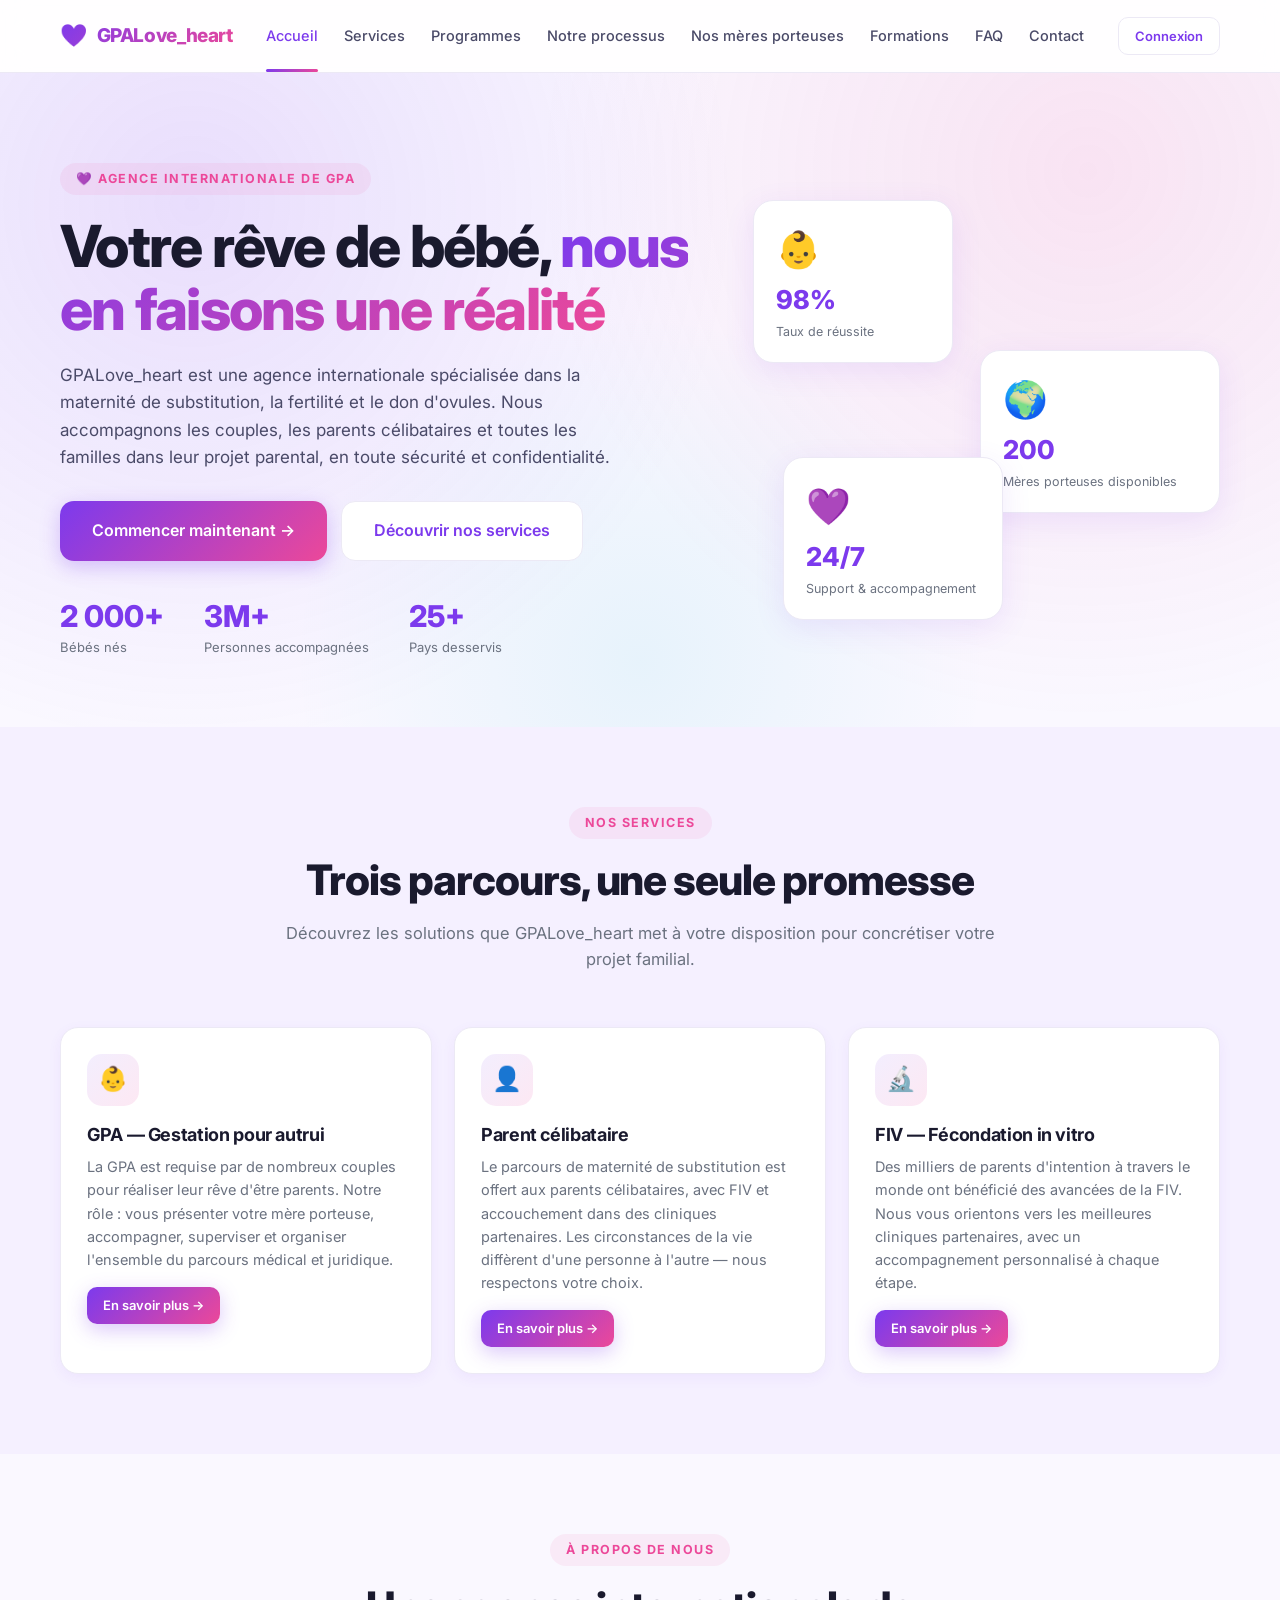
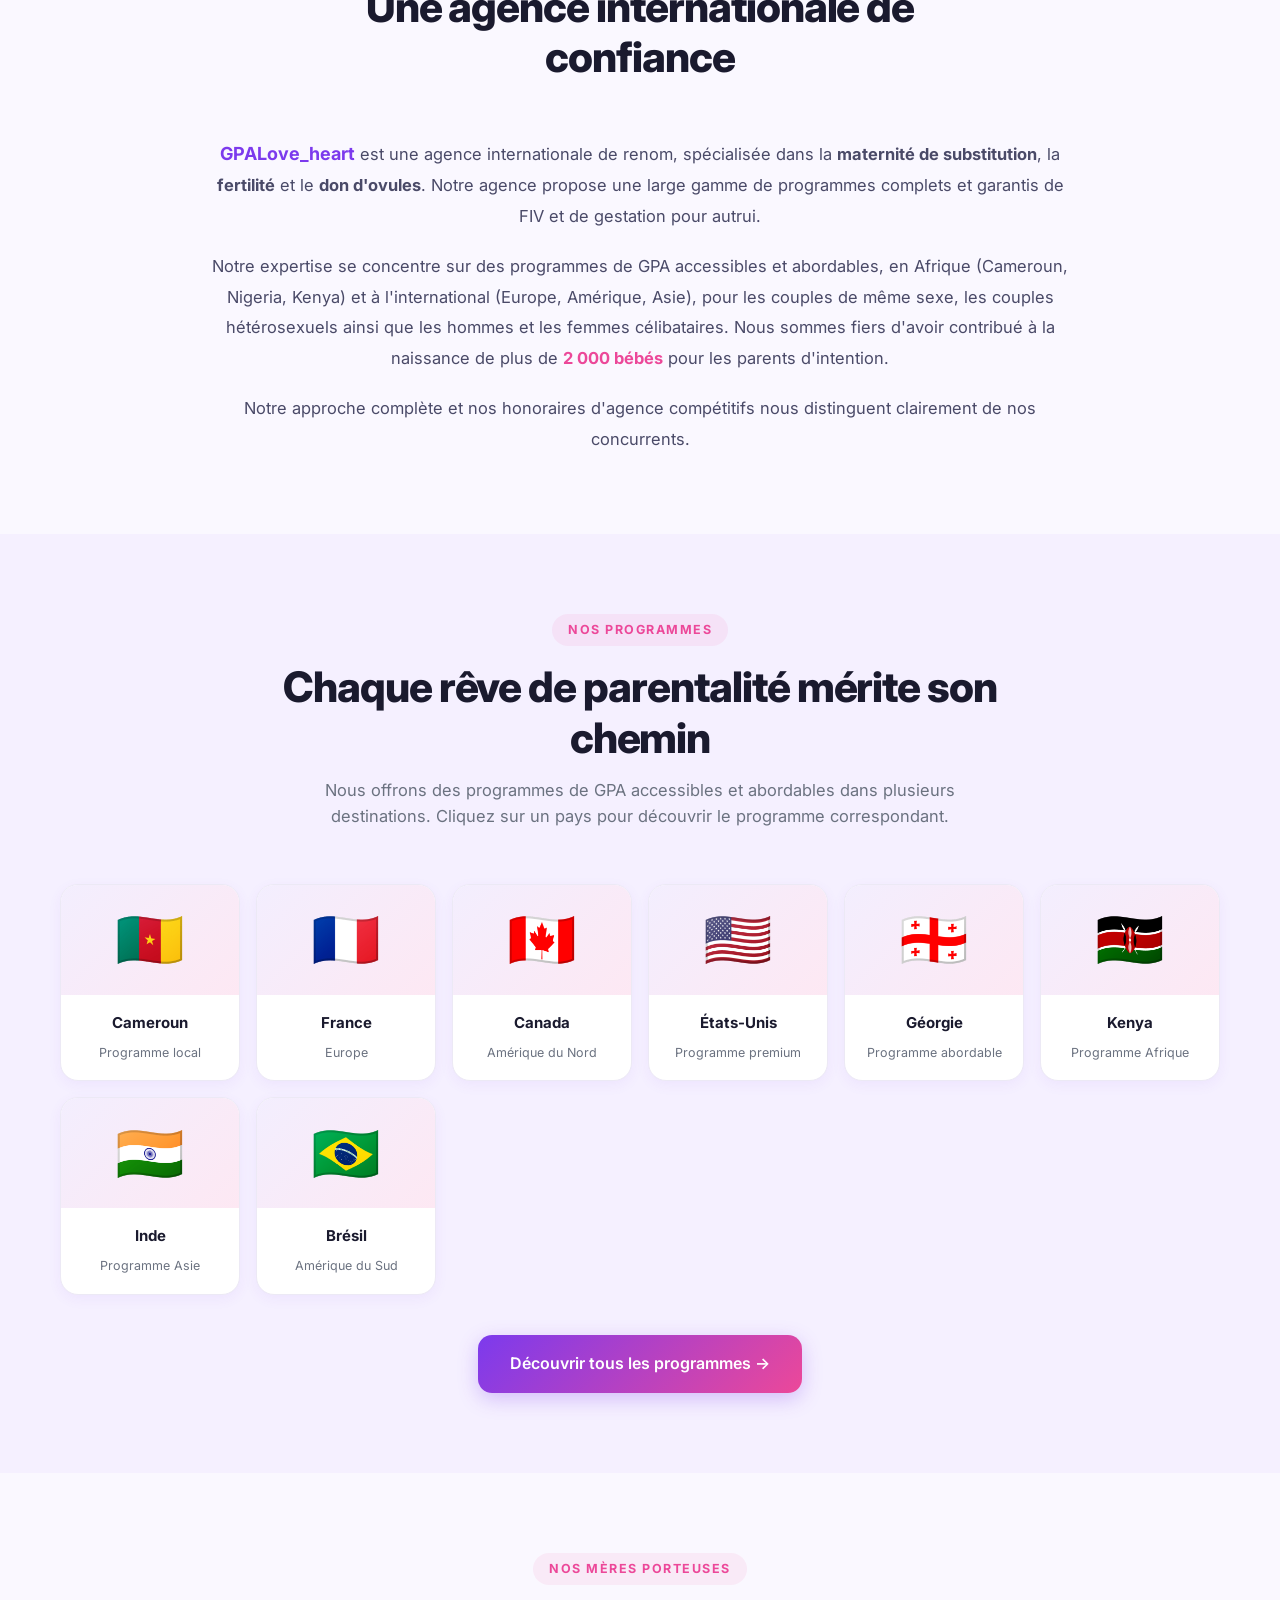
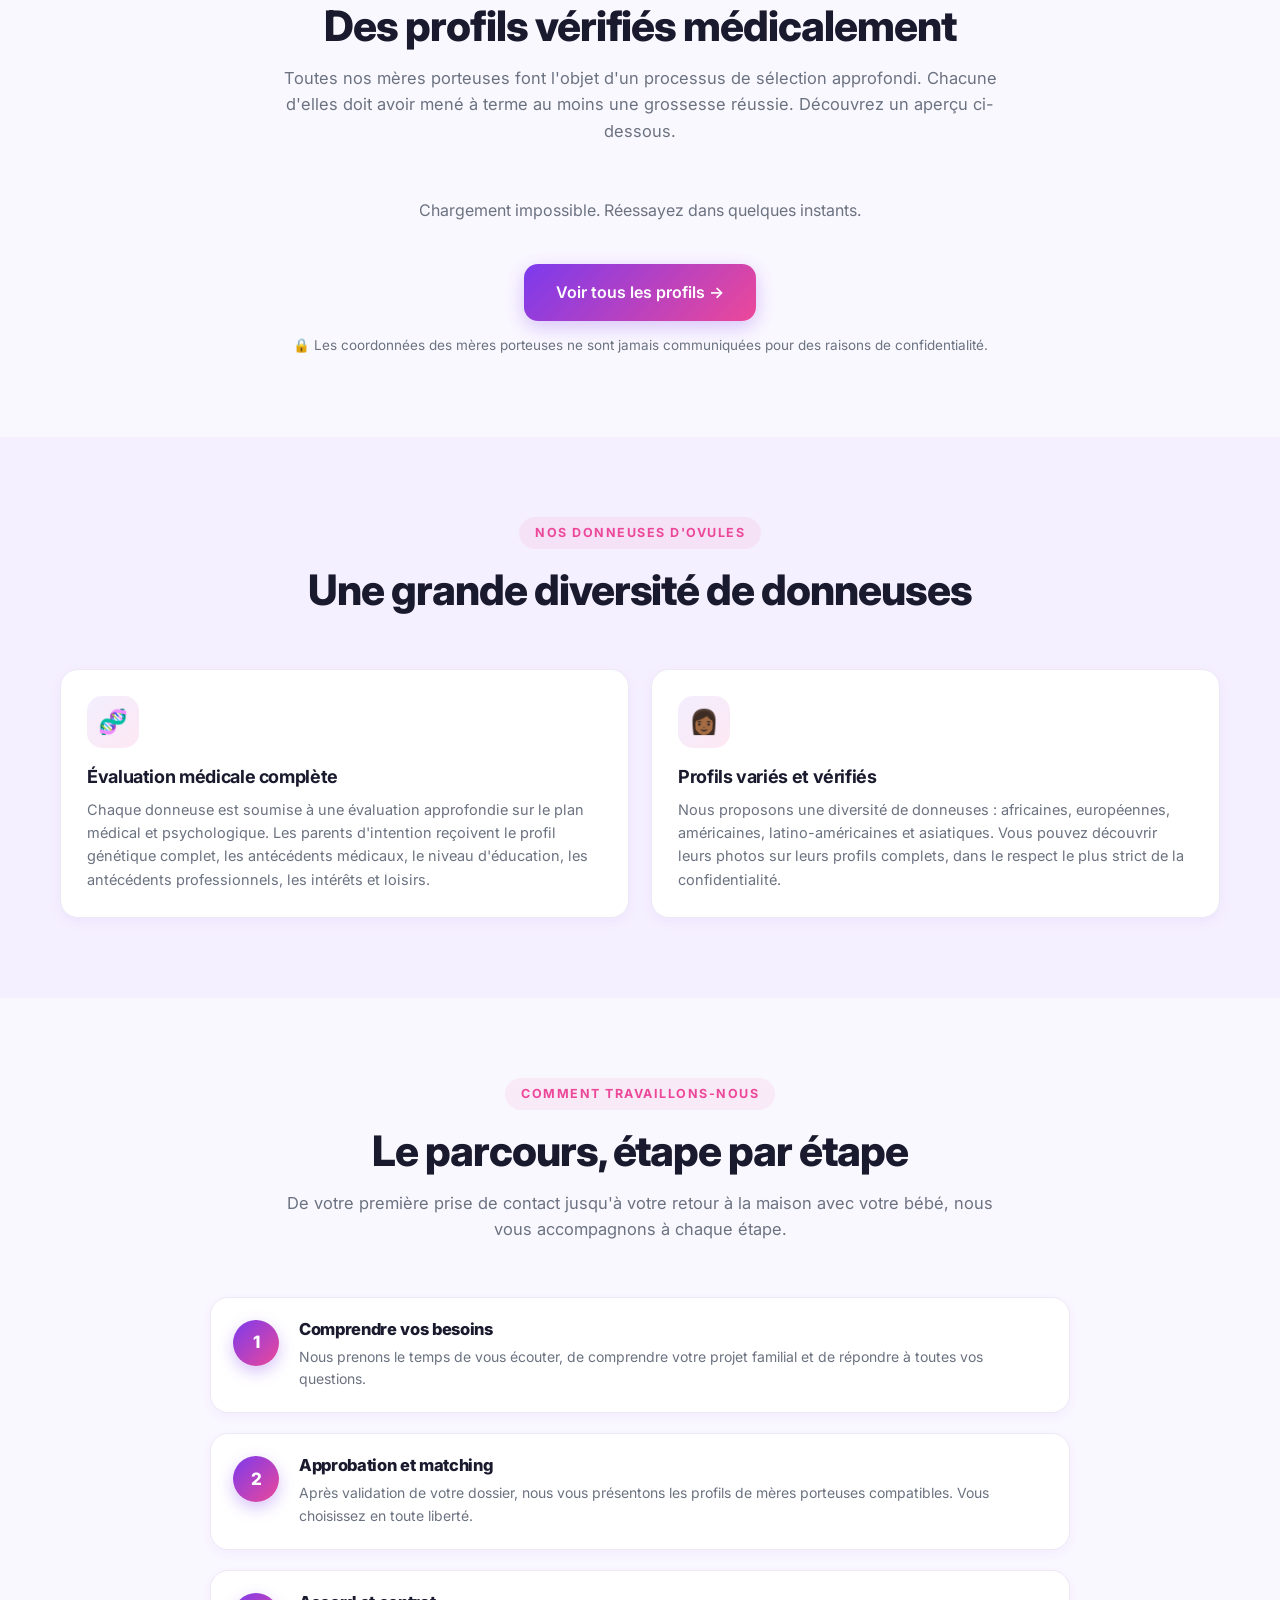
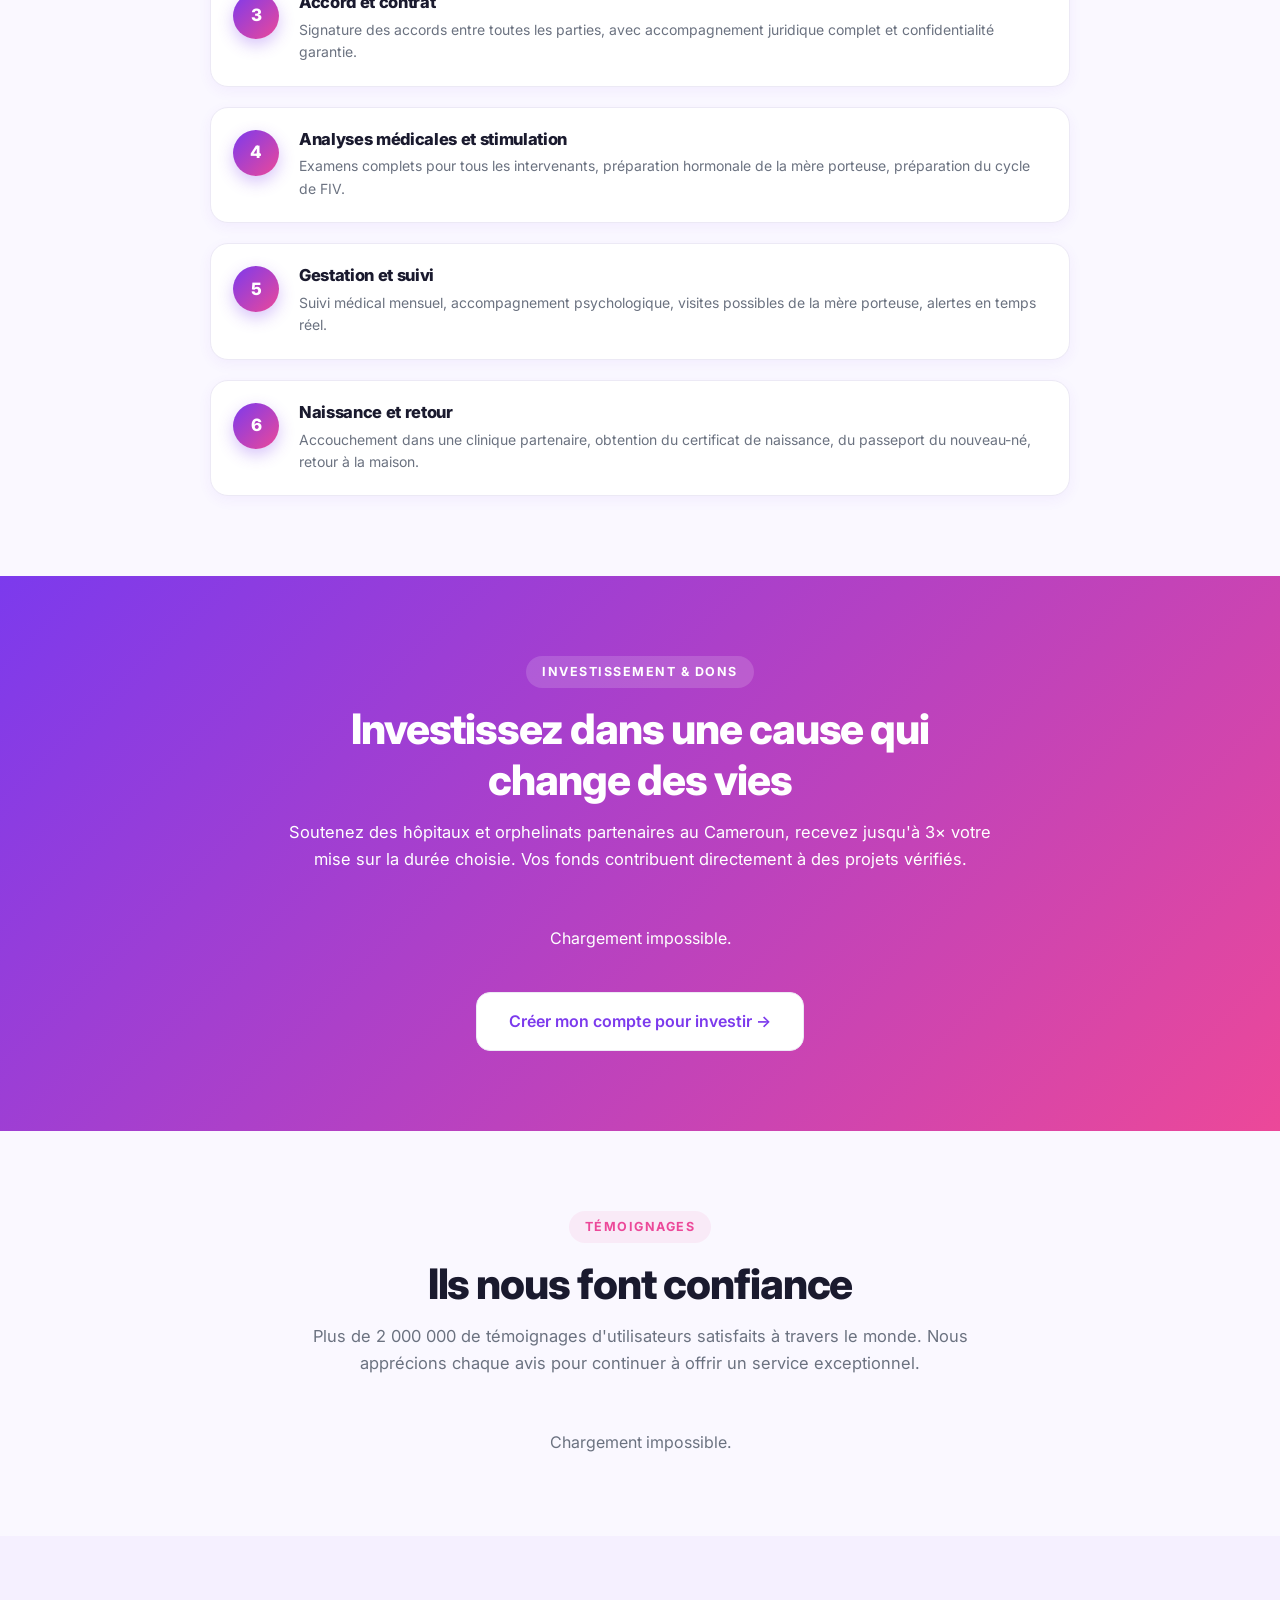
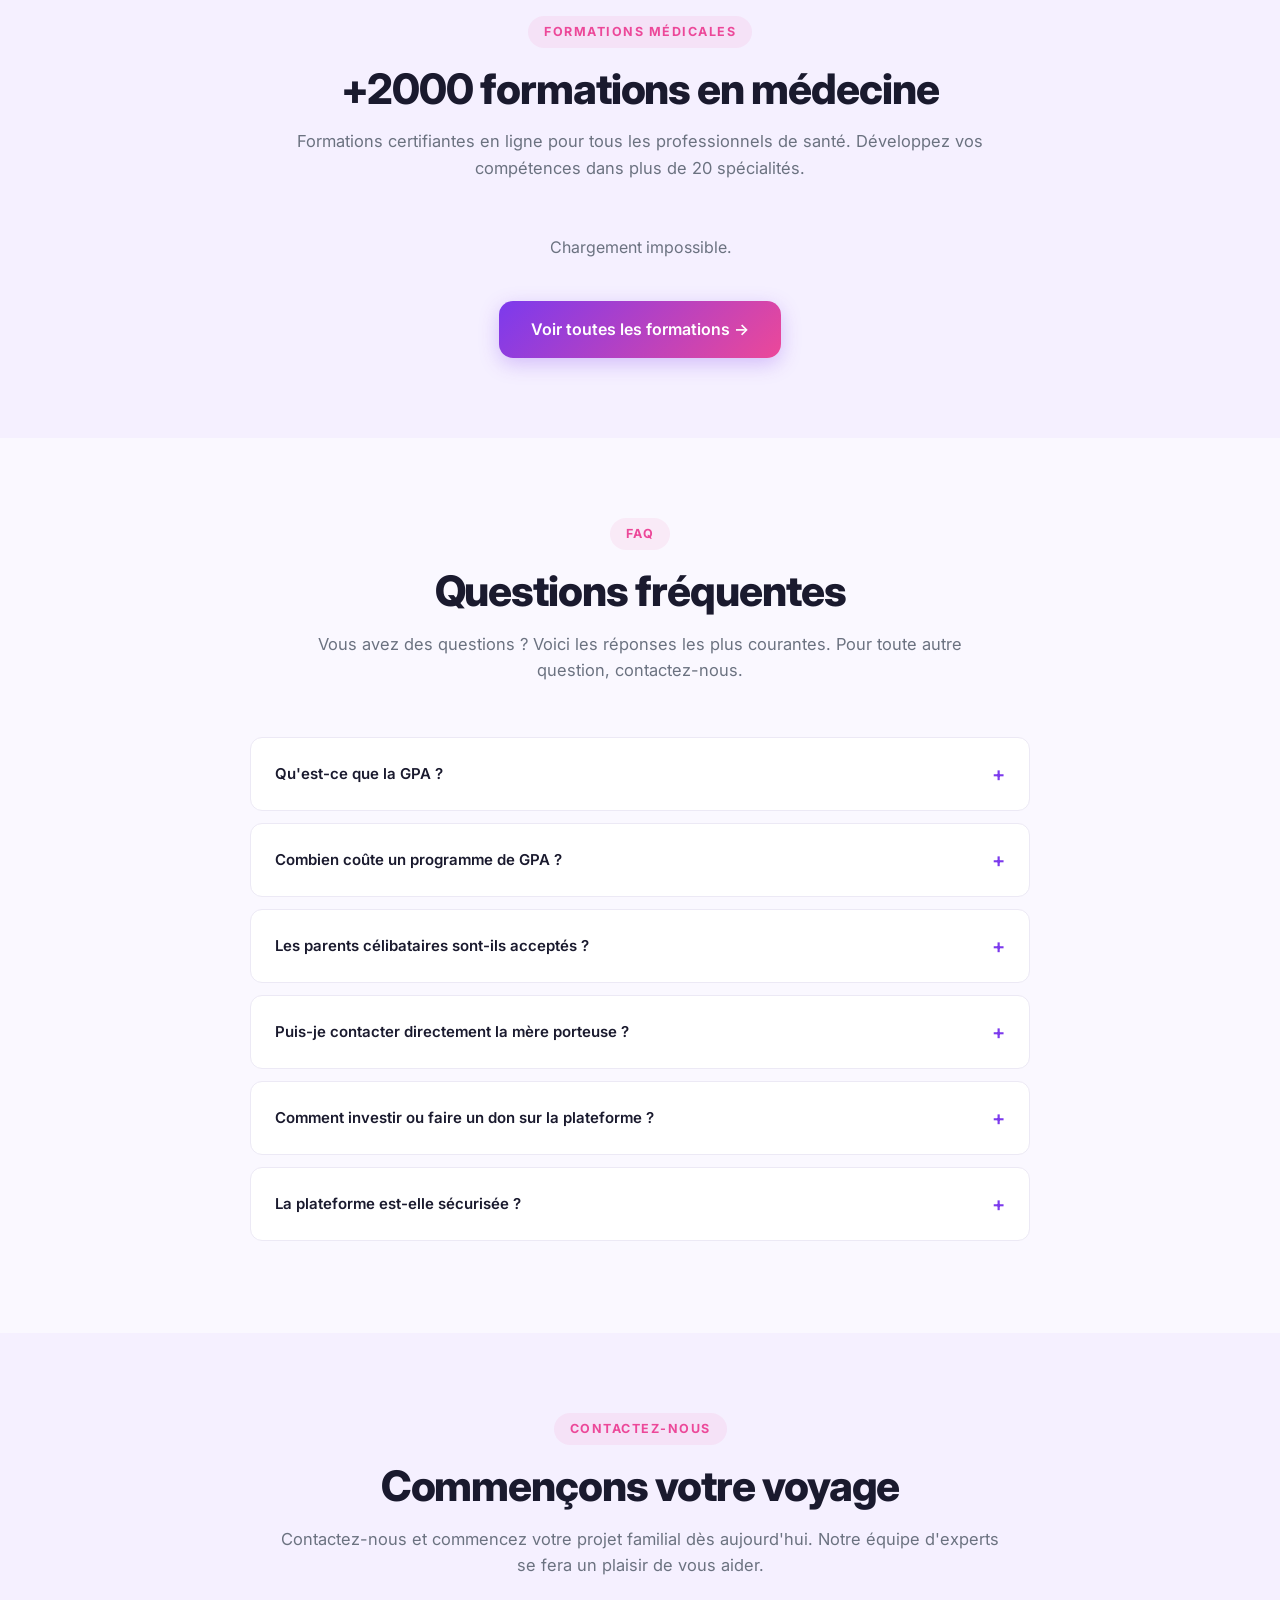
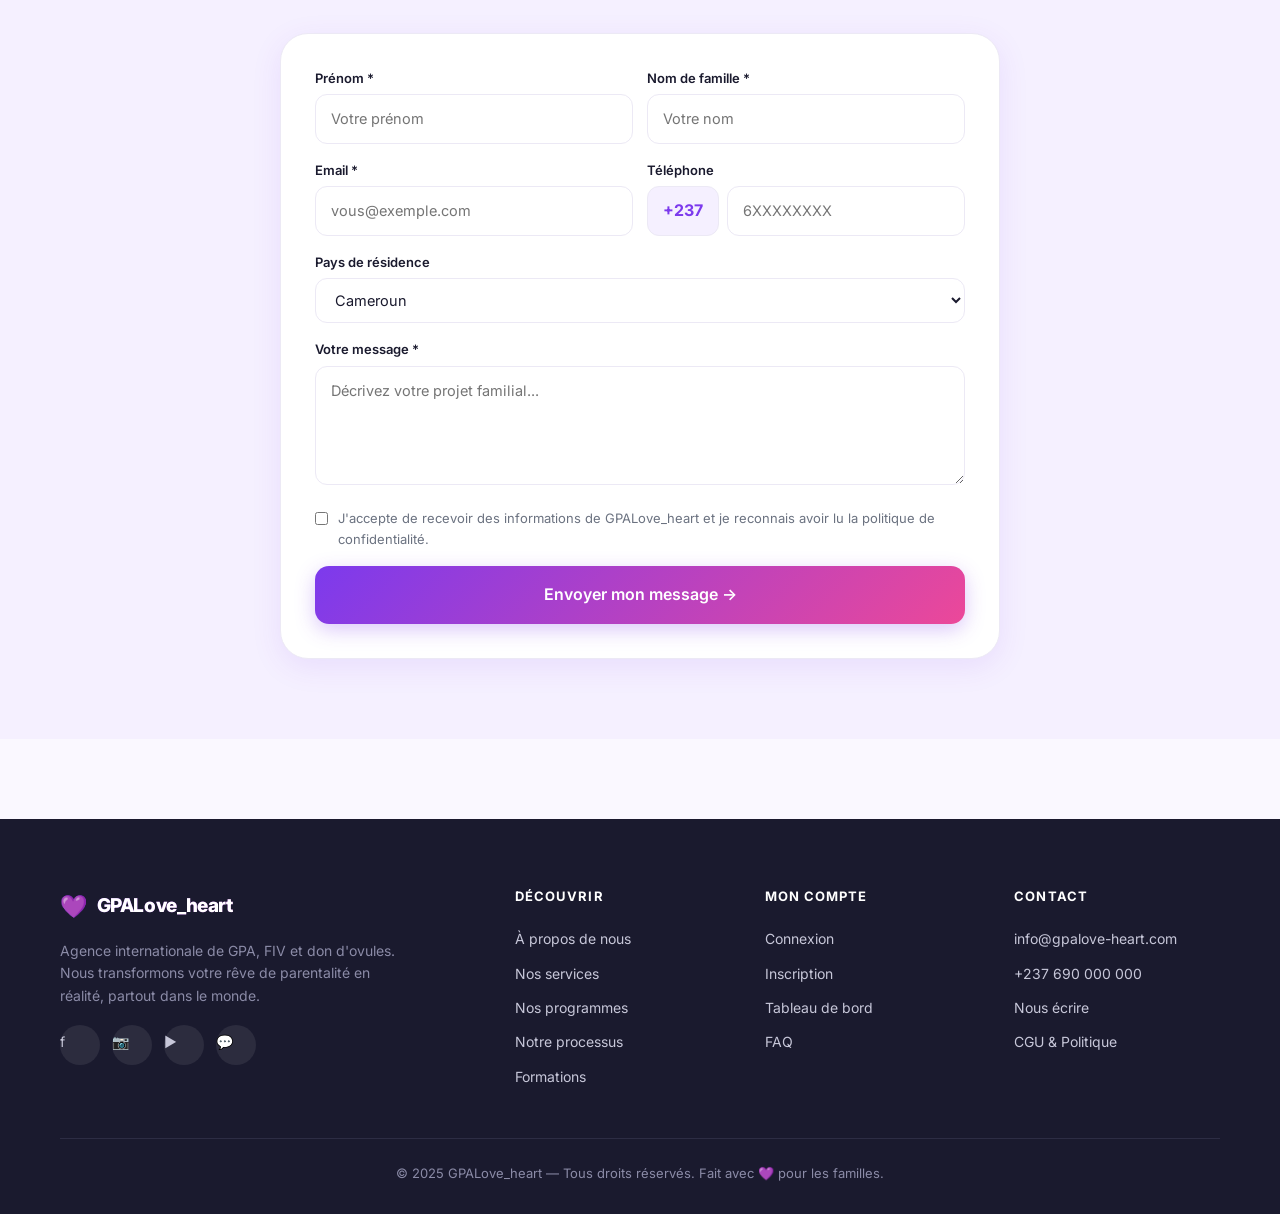
==== index.html @ e413f417 "Add files via upload" ====
<!doctype html>
<html lang="fr">
<head>
<meta charset="utf-8">
<meta name="viewport" content="width=device-width,initial-scale=1">
<title>GPALove_heart — Votre rêve de bébé, nous en faisons une réalité</title>
<meta name="description" content="GPALove_heart — Agence internationale de GPA, FIV et don d'ovules. Trouvez votre mère porteuse en toute sécurité.">
<link rel="icon" href="https://monlogo.png">
<link rel="preconnect" href="https://fonts.googleapis.com">
<link rel="preconnect" href="https://fonts.gstatic.com" crossorigin>
<link href="https://fonts.googleapis.com/css2?family=Inter:wght@400;500;600;700;800;900&display=swap" rel="stylesheet">
<link rel="stylesheet" href="styles.css">
</head>
<body>

<!-- ============================================================
     HEADER
     ============================================================ -->
<header class="site">
  <div class="container nav">
    <a href="index.html" class="logo">
      <span class="heart">💜</span> GPALove_heart
    </a>
    <nav class="nav-links" id="navLinks">
      <a href="index.html" class="active">Accueil</a>
      <a href="#services">Services</a>
      <a href="#programmes">Programmes</a>
      <a href="#processus">Notre processus</a>
      <a href="#meres">Nos mères porteuses</a>
      <a href="formations.html">Formations</a>
      <a href="#faq">FAQ</a>
      <a href="#contact">Contact</a>
    </nav>
    <div style="display:flex;gap:10px;align-items:center">
      <a href="auth.html" class="btn btn-ghost btn-sm" id="btnLogin">Connexion</a>
      <a href="dashboard.html" class="btn btn-primary btn-sm" id="btnDash" style="display:none">Mon espace</a>
    </div>
    <button class="menu-toggle" onclick="document.getElementById('navLinks').classList.toggle('mobile-open')">☰</button>
  </div>
</header>

<!-- ============================================================
     HERO — style Angels Friend
     ============================================================ -->
<section class="hero">
  <div class="container hero-grid">
    <div>
      <div class="eyebrow" style="display:inline-block;font-size:12.5px;font-weight:700;letter-spacing:.12em;text-transform:uppercase;color:var(--secondary);background:rgba(236,72,153,.08);padding:6px 16px;border-radius:30px;margin-bottom:20px">
        💜 Agence internationale de GPA
      </div>
      <h1>Votre rêve de bébé, <span>nous en faisons une réalité</span></h1>
      <p>GPALove_heart est une agence internationale spécialisée dans la maternité de substitution, la fertilité et le don d'ovules. Nous accompagnons les couples, les parents célibataires et toutes les familles dans leur projet parental, en toute sécurité et confidentialité.</p>
      <div class="hero-cta">
        <a href="auth.html#signup" class="btn btn-primary btn-lg">Commencer maintenant →</a>
        <a href="#services" class="btn btn-ghost btn-lg">Découvrir nos services</a>
      </div>
      <div class="hero-stats">
        <div class="stat"><b>2 000+</b><span>Bébés nés</span></div>
        <div class="stat"><b>3M+</b><span>Personnes accompagnées</span></div>
        <div class="stat"><b>25+</b><span>Pays desservis</span></div>
      </div>
    </div>
    <div class="hero-visual">
      <div class="card-float cf1">
        <div style="font-size:36px">👶</div>
        <div class="stat-mini">98%</div>
        <div class="stat-label">Taux de réussite</div>
      </div>
      <div class="card-float cf2">
        <div style="font-size:36px">🌍</div>
        <div class="stat-mini">200</div>
        <div class="stat-label">Mères porteuses disponibles</div>
      </div>
      <div class="card-float cf3">
        <div style="font-size:36px">💜</div>
        <div class="stat-mini">24/7</div>
        <div class="stat-label">Support & accompagnement</div>
      </div>
    </div>
  </div>
</section>

<!-- ============================================================
     SERVICES — 3 cartes style Angels Friend (GPA / Parent célibataire / FIV)
     ============================================================ -->
<section id="services" class="bg-alt">
  <div class="container">
    <div class="section-title reveal">
      <div class="eyebrow">Nos services</div>
      <h2>Trois parcours, une seule promesse</h2>
      <p>Découvrez les solutions que GPALove_heart met à votre disposition pour concrétiser votre projet familial.</p>
    </div>
    <div class="grid grid-3">
      <div class="card reveal">
        <div class="icon-box">👶</div>
        <h3>GPA — Gestation pour autrui</h3>
        <p>La GPA est requise par de nombreux couples pour réaliser leur rêve d'être parents. Notre rôle : vous présenter votre mère porteuse, accompagner, superviser et organiser l'ensemble du parcours médical et juridique.</p>
        <a href="#programmes" class="btn btn-primary btn-sm" style="margin-top:16px">En savoir plus →</a>
      </div>
      <div class="card reveal">
        <div class="icon-box">👤</div>
        <h3>Parent célibataire</h3>
        <p>Le parcours de maternité de substitution est offert aux parents célibataires, avec FIV et accouchement dans des cliniques partenaires. Les circonstances de la vie diffèrent d'une personne à l'autre — nous respectons votre choix.</p>
        <a href="#processus" class="btn btn-primary btn-sm" style="margin-top:16px">En savoir plus →</a>
      </div>
      <div class="card reveal">
        <div class="icon-box">🔬</div>
        <h3>FIV — Fécondation in vitro</h3>
        <p>Des milliers de parents d'intention à travers le monde ont bénéficié des avancées de la FIV. Nous vous orientons vers les meilleures cliniques partenaires, avec un accompagnement personnalisé à chaque étape.</p>
        <a href="auth.html#signup" class="btn btn-primary btn-sm" style="margin-top:16px">En savoir plus →</a>
      </div>
    </div>
  </div>
</section>

<!-- ============================================================
     À PROPOS — style Tammuz
     ============================================================ -->
<section id="apropos">
  <div class="container" style="max-width:900px">
    <div class="section-title reveal">
      <div class="eyebrow">À propos de nous</div>
      <h2>Une agence internationale de confiance</h2>
    </div>
    <div class="reveal" style="color:var(--text-soft);font-size:16.5px;line-height:1.85;text-align:center">
      <p><b style="color:var(--primary);font-size:18px">GPALove_heart</b> est une agence internationale de renom, spécialisée dans la <b>maternité de substitution</b>, la <b>fertilité</b> et le <b>don d'ovules</b>. Notre agence propose une large gamme de programmes complets et garantis de FIV et de gestation pour autrui.</p>
      <p style="margin-top:20px">Notre expertise se concentre sur des programmes de GPA accessibles et abordables, en Afrique (Cameroun, Nigeria, Kenya) et à l'international (Europe, Amérique, Asie), pour les couples de même sexe, les couples hétérosexuels ainsi que les hommes et les femmes célibataires. Nous sommes fiers d'avoir contribué à la naissance de plus de <b style="color:var(--secondary)">2 000 bébés</b> pour les parents d'intention.</p>
      <p style="margin-top:20px">Notre approche complète et nos honoraires d'agence compétitifs nous distinguent clairement de nos concurrents.</p>
    </div>
  </div>
</section>

<!-- ============================================================
     PROGRAMMES PAR PAYS — style Tammuz
     ============================================================ -->
<section id="programmes" class="bg-alt">
  <div class="container">
    <div class="section-title reveal">
      <div class="eyebrow">Nos programmes</div>
      <h2>Chaque rêve de parentalité mérite son chemin</h2>
      <p>Nous offrons des programmes de GPA accessibles et abordables dans plusieurs destinations. Cliquez sur un pays pour découvrir le programme correspondant.</p>
    </div>
    <div class="programmes-grid reveal">
      <div class="pays-card">
        <div class="flag">🇨🇲</div>
        <div class="body"><b>Cameroun</b><span>Programme local</span></div>
      </div>
      <div class="pays-card">
        <div class="flag">🇫🇷</div>
        <div class="body"><b>France</b><span>Europe</span></div>
      </div>
      <div class="pays-card">
        <div class="flag">🇨🇦</div>
        <div class="body"><b>Canada</b><span>Amérique du Nord</span></div>
      </div>
      <div class="pays-card">
        <div class="flag">🇺🇸</div>
        <div class="body"><b>États-Unis</b><span>Programme premium</span></div>
      </div>
      <div class="pays-card">
        <div class="flag">🇬🇪</div>
        <div class="body"><b>Géorgie</b><span>Programme abordable</span></div>
      </div>
      <div class="pays-card">
        <div class="flag">🇰🇪</div>
        <div class="body"><b>Kenya</b><span>Programme Afrique</span></div>
      </div>
      <div class="pays-card">
        <div class="flag">🇮🇳</div>
        <div class="body"><b>Inde</b><span>Programme Asie</span></div>
      </div>
      <div class="pays-card">
        <div class="flag">🇧🇷</div>
        <div class="body"><b>Brésil</b><span>Amérique du Sud</span></div>
      </div>
    </div>
    <div style="text-align:center;margin-top:40px">
      <a href="auth.html#signup" class="btn btn-primary btn-lg">Découvrir tous les programmes →</a>
    </div>
  </div>
</section>

<!-- ============================================================
     NOS MÈRES PORTEUSES — aperçu
     ============================================================ -->
<section id="meres">
  <div class="container">
    <div class="section-title reveal">
      <div class="eyebrow">Nos mères porteuses</div>
      <h2>Des profils vérifiés médicalement</h2>
      <p>Toutes nos mères porteuses font l'objet d'un processus de sélection approfondi. Chacune d'elles doit avoir mené à terme au moins une grossesse réussie. Découvrez un aperçu ci-dessous.</p>
    </div>
    <div class="list-grid reveal" id="surrogatesPreview">
      <div class="loader"></div>
    </div>
    <div style="text-align:center;margin-top:40px">
      <a href="auth.html#signup" class="btn btn-primary btn-lg">Voir tous les profils →</a>
      <p style="margin-top:14px;color:var(--muted);font-size:13.5px">🔒 Les coordonnées des mères porteuses ne sont jamais communiquées pour des raisons de confidentialité.</p>
    </div>
  </div>
</section>

<!-- ============================================================
     DONNEUSES D'OVULES — style Tammuz
     ============================================================ -->
<section class="bg-alt">
  <div class="container">
    <div class="section-title reveal">
      <div class="eyebrow">Nos donneuses d'ovules</div>
      <h2>Une grande diversité de donneuses</h2>
    </div>
    <div class="grid grid-2 reveal">
      <div class="card">
        <div class="icon-box">🧬</div>
        <h3>Évaluation médicale complète</h3>
        <p>Chaque donneuse est soumise à une évaluation approfondie sur le plan médical et psychologique. Les parents d'intention reçoivent le profil génétique complet, les antécédents médicaux, le niveau d'éducation, les antécédents professionnels, les intérêts et loisirs.</p>
      </div>
      <div class="card">
        <div class="icon-box">👩🏾</div>
        <h3>Profils variés et vérifiés</h3>
        <p>Nous proposons une diversité de donneuses : africaines, européennes, américaines, latino-américaines et asiatiques. Vous pouvez découvrir leurs photos sur leurs profils complets, dans le respect le plus strict de la confidentialité.</p>
      </div>
    </div>
  </div>
</section>

<!-- ============================================================
     NOTRE PROCESSUS — style Angels Friend (étapes numérotées)
     ============================================================ -->
<section id="processus">
  <div class="container" style="max-width:900px">
    <div class="section-title reveal">
      <div class="eyebrow">Comment travaillons-nous</div>
      <h2>Le parcours, étape par étape</h2>
      <p>De votre première prise de contact jusqu'à votre retour à la maison avec votre bébé, nous vous accompagnons à chaque étape.</p>
    </div>
    <div class="parcours reveal">
      <div class="etape">
        <div class="num">1</div>
        <div><h4>Comprendre vos besoins</h4><p>Nous prenons le temps de vous écouter, de comprendre votre projet familial et de répondre à toutes vos questions.</p></div>
      </div>
      <div class="etape">
        <div class="num">2</div>
        <div><h4>Approbation et matching</h4><p>Après validation de votre dossier, nous vous présentons les profils de mères porteuses compatibles. Vous choisissez en toute liberté.</p></div>
      </div>
      <div class="etape">
        <div class="num">3</div>
        <div><h4>Accord et contrat</h4><p>Signature des accords entre toutes les parties, avec accompagnement juridique complet et confidentialité garantie.</p></div>
      </div>
      <div class="etape">
        <div class="num">4</div>
        <div><h4>Analyses médicales et stimulation</h4><p>Examens complets pour tous les intervenants, préparation hormonale de la mère porteuse, préparation du cycle de FIV.</p></div>
      </div>
      <div class="etape">
        <div class="num">5</div>
        <div><h4>Gestation et suivi</h4><p>Suivi médical mensuel, accompagnement psychologique, visites possibles de la mère porteuse, alertes en temps réel.</p></div>
      </div>
      <div class="etape">
        <div class="num">6</div>
        <div><h4>Naissance et retour</h4><p>Accouchement dans une clinique partenaire, obtention du certificat de naissance, du passeport du nouveau-né, retour à la maison.</p></div>
      </div>
    </div>
  </div>
</section>

<!-- ============================================================
     INVESTISSEMENT & DONS (aperçu — accès depuis le dashboard)
     ============================================================ -->
<section class="bg-gradient">
  <div class="container">
    <div class="section-title reveal">
      <div class="eyebrow" style="background:rgba(255,255,255,.15);color:#fff">Investissement & Dons</div>
      <h2>Investissez dans une cause qui change des vies</h2>
      <p>Soutenez des hôpitaux et orphelinats partenaires au Cameroun, recevez jusqu'à 3× votre mise sur la durée choisie. Vos fonds contribuent directement à des projets vérifiés.</p>
    </div>
    <div class="grid grid-3" id="campaignsPreview">
      <div class="loader" style="border-color:rgba(255,255,255,.3);border-top-color:#fff"></div>
    </div>
    <div style="text-align:center;margin-top:40px">
      <a href="auth.html#signup" class="btn btn-ghost btn-lg" style="background:#fff;color:var(--primary)">Créer mon compte pour investir →</a>
    </div>
  </div>
</section>

<!-- ============================================================
     TÉMOIGNAGES — style Angels Friend
     ============================================================ -->
<section>
  <div class="container">
    <div class="section-title reveal">
      <div class="eyebrow">Témoignages</div>
      <h2>Ils nous font confiance</h2>
      <p>Plus de 2 000 000 de témoignages d'utilisateurs satisfaits à travers le monde. Nous apprécions chaque avis pour continuer à offrir un service exceptionnel.</p>
    </div>
    <div class="grid grid-3" id="testimonialsPreview">
      <div class="loader"></div>
    </div>
  </div>
</section>

<!-- ============================================================
     FORMATIONS (aperçu)
     ============================================================ -->
<section class="bg-alt">
  <div class="container">
    <div class="section-title reveal">
      <div class="eyebrow">Formations médicales</div>
      <h2>+2000 formations en médecine</h2>
      <p>Formations certifiantes en ligne pour tous les professionnels de santé. Développez vos compétences dans plus de 20 spécialités.</p>
    </div>
    <div class="grid grid-3" id="formationsPreview">
      <div class="loader"></div>
    </div>
    <div style="text-align:center;margin-top:40px">
      <a href="formations.html" class="btn btn-primary btn-lg">Voir toutes les formations →</a>
    </div>
  </div>
</section>

<!-- ============================================================
     FAQ — accordéon
     ============================================================ -->
<section id="faq">
  <div class="container" style="max-width:820px">
    <div class="section-title reveal">
      <div class="eyebrow">FAQ</div>
      <h2>Questions fréquentes</h2>
      <p>Vous avez des questions ? Voici les réponses les plus courantes. Pour toute autre question, contactez-nous.</p>
    </div>
    <div class="reveal">
      <div class="faq-item" onclick="toggleFaq(this)">
        <div class="faq-q">Qu'est-ce que la GPA ?<span class="icon">+</span></div>
        <div class="faq-a">La Gestation Pour Autrui (GPA) est un processus dans lequel une femme (la mère porteuse) porte un enfant pour un couple ou une personne (les parents d'intention). L'embryon est conçu par FIV à partir des gamètes des parents d'intention ou de donneurs.</div>
      </div>
      <div class="faq-item" onclick="toggleFaq(this)">
        <div class="faq-q">Combien coûte un programme de GPA ?<span class="icon">+</span></div>
        <div class="faq-a">Le coût varie selon le pays choisi et le programme. Nous proposons des formules accessibles et abordables avec des honoraires d'agence compétitifs. Contactez-nous pour recevoir un devis personnalisé adapté à votre situation.</div>
      </div>
      <div class="faq-item" onclick="toggleFaq(this)">
        <div class="faq-q">Les parents célibataires sont-ils acceptés ?<span class="icon">+</span></div>
        <div class="faq-a">Oui, absolument. Nous accompagnons les couples hétérosexuels, les couples de même sexe, les hommes célibataires et les femmes célibataires. Chaque projet familial est unique et mérite le même respect.</div>
      </div>
      <div class="faq-item" onclick="toggleFaq(this)">
        <div class="faq-q">Puis-je contacter directement la mère porteuse ?<span class="icon">+</span></div>
        <div class="faq-a">Pour des raisons de confidentialité et de sécurité, les coordonnées directes des mères porteuses ne sont jamais communiquées. Vous consultez son dossier médical complet via notre plateforme et votre agent se charge du contact.</div>
      </div>
      <div class="faq-item" onclick="toggleFaq(this)">
        <div class="faq-q">Comment investir ou faire un don sur la plateforme ?<span class="icon">+</span></div>
        <div class="faq-a">Créez un compte gratuit, rechargez votre solde (minimum 0,5 π = 3 000 XAF), puis choisissez une campagne vérifiée (jour, semaine, mois, année). Vous recevez jusqu'à 3× votre mise selon les conditions de la campagne.</div>
      </div>
      <div class="faq-item" onclick="toggleFaq(this)">
        <div class="faq-q">La plateforme est-elle sécurisée ?<span class="icon">+</span></div>
        <div class="faq-a">Oui. Nous utilisons des protocoles HTTPS, le chiffrement bcrypt pour les mots de passe, des jetons JWT pour les sessions, et une vérification automatique des transactions auprès du prestataire de paiement. Toute tentative de fraude entraîne une suspension de 24h.</div>
      </div>
    </div>
  </div>
</section>

<!-- ============================================================
     CONTACT — formulaire style Tammuz
     ============================================================ -->
<section id="contact" class="bg-alt">
  <div class="container" style="max-width:760px">
    <div class="section-title reveal">
      <div class="eyebrow">Contactez-nous</div>
      <h2>Commençons votre voyage</h2>
      <p>Contactez-nous et commencez votre projet familial dès aujourd'hui. Notre équipe d'experts se fera un plaisir de vous aider.</p>
    </div>
    <form class="contact-form reveal" onsubmit="submitContact(event)">
      <div class="row">
        <div class="field">
          <label>Prénom *</label>
          <input type="text" id="cFirst" required placeholder="Votre prénom">
        </div>
        <div class="field">
          <label>Nom de famille *</label>
          <input type="text" id="cLast" required placeholder="Votre nom">
        </div>
      </div>
      <div class="row">
        <div class="field">
          <label>Email *</label>
          <input type="email" id="cEmail" required placeholder="vous@exemple.com">
        </div>
        <div class="field">
          <label>Téléphone</label>
          <div class="phone-group">
            <span class="prefix">+237</span>
            <input type="tel" id="cPhone" maxlength="9" placeholder="6XXXXXXXX">
          </div>
        </div>
      </div>
      <div class="field">
        <label>Pays de résidence</label>
        <select id="cCountry">
          <option value="Cameroun">Cameroun</option>
          <option value="France">France</option>
          <option value="Belgique">Belgique</option>
          <option value="Canada">Canada</option>
          <option value="États-Unis">États-Unis</option>
          <option value="Nigeria">Nigeria</option>
          <option value="Ghana">Ghana</option>
          <option value="Kenya">Kenya</option>
          <option value="Autre">Autre</option>
        </select>
      </div>
      <div class="field">
        <label>Votre message *</label>
        <textarea id="cMessage" rows="4" required placeholder="Décrivez votre projet familial..."></textarea>
      </div>
      <label style="display:flex;gap:10px;font-size:13px;color:var(--muted);align-items:flex-start;margin-bottom:16px">
        <input type="checkbox" style="width:auto;margin-top:4px" required>
        J'accepte de recevoir des informations de GPALove_heart et je reconnais avoir lu la politique de confidentialité.
      </label>
      <button type="submit" class="btn btn-primary btn-block btn-lg">Envoyer mon message →</button>
    </form>
  </div>
</section>

<!-- ============================================================
     FOOTER — style Tammuz
     ============================================================ -->
<footer class="site">
  <div class="container">
    <div class="footer-grid">
      <div>
        <div class="logo" style="color:#fff"><span class="heart">💜</span> GPALove_heart</div>
        <p>Agence internationale de GPA, FIV et don d'ovules. Nous transformons votre rêve de parentalité en réalité, partout dans le monde.</p>
        <div class="footer-socials">
          <a href="#" title="Facebook">f</a>
          <a href="#" title="Instagram">📷</a>
          <a href="#" title="YouTube">▶</a>
          <a href="#" title="WhatsApp">💬</a>
        </div>
      </div>
      <div>
        <h5>Découvrir</h5>
        <a href="#apropos">À propos de nous</a>
        <a href="#services">Nos services</a>
        <a href="#programmes">Nos programmes</a>
        <a href="#processus">Notre processus</a>
        <a href="formations.html">Formations</a>
      </div>
      <div>
        <h5>Mon compte</h5>
        <a href="auth.html">Connexion</a>
        <a href="auth.html#signup">Inscription</a>
        <a href="dashboard.html">Tableau de bord</a>
        <a href="#faq">FAQ</a>
      </div>
      <div>
        <h5>Contact</h5>
        <a href="mailto:info@gpalove-heart.com">info@gpalove-heart.com</a>
        <a href="tel:+237690000000">+237 690 000 000</a>
        <a href="#contact">Nous écrire</a>
        <a href="cgu.html">CGU & Politique</a>
      </div>
    </div>
    <div class="footer-bottom">
      © 2025 GPALove_heart — Tous droits réservés. Fait avec 💜 pour les familles.
    </div>
  </div>
</footer>

<!-- ============================================================
     SCRIPTS
     ============================================================ -->
<script src="api.js"></script>
<script>
/* ===== Header : connexion / dashboard ===== */
if (getToken()) {
  document.getElementById('btnLogin').style.display = 'none';
  document.getElementById('btnDash').style.display = 'inline-flex';
}

/* ===== FAQ accordéon ===== */
function toggleFaq(el) {
  document.querySelectorAll('.faq-item').forEach(f => {
    if (f !== el) f.classList.remove('open');
  });
  el.classList.toggle('open');
}

/* ===== Reveal au scroll ===== */
const observer = new IntersectionObserver((entries) => {
  entries.forEach(e => { if (e.isIntersecting) e.target.classList.add('visible'); });
}, { threshold: 0.1 });
document.querySelectorAll('.reveal').forEach(el => observer.observe(el));

/* ===== Preview mères porteuses ===== */
async function loadSurrogates() {
  const box = document.getElementById('surrogatesPreview');
  try {
    const list = await apiGetSurrogates();
    const preview = list.slice(0, 6);
    box.innerHTML = preview.map(s => `
      <div class="profile-card">
        <div class="ph">${s.photo || '👩🏾'}</div>
        <div class="body">
          <h4>${s.name} ${s.verified ? '<span style="color:var(--success);font-size:13px">✔️</span>' : ''}</h4>
          <div class="meta">${s.age} ans · ${s.city}, ${s.country}</div>
          <div class="meta">🌍 ${s.continent} · ${(s.languages || []).join(', ')}</div>
          <div class="meta" style="color:var(--primary);font-weight:600">Choisie ${s.chosenCount || 0} fois</div>
          <div class="actions">
            <a href="auth.html#signup" class="btn btn-primary btn-sm" style="flex:1">Voir le profil →</a>
          </div>
        </div>
      </div>
    `).join('');
  } catch (e) {
    box.innerHTML = '<p style="color:var(--muted);text-align:center;grid-column:1/-1">Chargement impossible. Réessayez dans quelques instants.</p>';
  }
}

/* ===== Preview campagnes ===== */
async function loadCampaigns() {
  const box = document.getElementById('campaignsPreview');
  try {
    const list = await apiGetCampaigns();
    const preview = list.slice(0, 3);
    box.innerHTML = preview.map(c => `
      <div class="card" style="background:#fff;color:var(--text)">
        <div style="font-size:36px;margin-bottom:8px">🏥</div>
        <h3 style="color:var(--text)">${c.company}</h3>
        <p style="color:var(--muted)">${c.description.slice(0, 120)}...</p>
        <div style="display:flex;justify-content:space-between;margin-top:14px;padding-top:14px;border-top:1px solid var(--line)">
          <div><b style="color:var(--primary)">${c.amountAsked} π</b><div style="font-size:12px;color:var(--muted)">à donner</div></div>
          <div style="text-align:right"><b style="color:var(--secondary)">${c.returnAmount} π</b><div style="font-size:12px;color:var(--muted)">à recevoir</div></div>
        </div>
        <a href="auth.html#signup" class="btn btn-primary btn-block" style="margin-top:14px">Participer</a>
      </div>
    `).join('');
  } catch (e) {
    box.innerHTML = '<p style="color:#fff;text-align:center;grid-column:1/-1">Chargement impossible.</p>';
  }
}

/* ===== Preview témoignages ===== */
async function loadTestimonials() {
  const box = document.getElementById('testimonialsPreview');
  try {
    const list = await apiGetTestimonials(6);
    box.innerHTML = list.map(t => `
      <div class="testimonial">
        <div class="stars">${'★'.repeat(t.rating)}${'☆'.repeat(5 - t.rating)}</div>
        <p>"${t.msg}"</p>
        <div class="author">
          <div class="avatar">${t.name.charAt(0)}</div>
          <div><b>${t.name}</b><span>${t.city}, ${t.country}</span></div>
        </div>
      </div>
    `).join('');
  } catch (e) {
    box.innerHTML = '<p style="color:var(--muted);text-align:center;grid-column:1/-1">Chargement impossible.</p>';
  }
}

/* ===== Preview formations ===== */
async function loadFormations() {
  const box = document.getElementById('formationsPreview');
  try {
    const data = await apiGetFormations('', 3);
    const list = data.list || [];
    box.innerHTML = list.map(f => `
      <div class="card">
        <div class="icon-box">📘</div>
        <h3>${f.title}</h3>
        <p>${f.description}</p>
        <div style="margin-top:12px"><span class="badge badge-pending">${f.level}</span> <span style="font-size:12px;color:var(--muted);margin-left:8px">${f.duration}h</span></div>
      </div>
    `).join('');
  } catch (e) {
    box.innerHTML = '<p style="color:var(--muted);text-align:center;grid-column:1/-1">Chargement impossible.</p>';
  }
}

/* ===== Contact form ===== */
async function submitContact(e) {
  e.preventDefault();
  const first = document.getElementById('cFirst').value;
  const last = document.getElementById('cLast').value;
  const email = document.getElementById('cEmail').value;
  const phone = document.getElementById('cPhone').value;
  const country = document.getElementById('cCountry').value;
  const message = document.getElementById('cMessage').value;
  toast('Merci ' + first + ' ! Votre message a bien été envoyé. Nous vous répondrons sous 24h.', 'success');
  e.target.reset();
  // Ici tu pourras plus tard faire un appel à une route /contact du backend
}

/* ===== Smooth scroll avec offset header ===== */
document.querySelectorAll('a[href^="#"]').forEach(a => {
  a.addEventListener('click', (e) => {
    const id = a.getAttribute('href');
    if (id.length > 1 && document.querySelector(id)) {
      e.preventDefault();
      const top = document.querySelector(id).getBoundingClientRect().top + window.scrollY - 90;
      window.scrollTo({ top, behavior: 'smooth' });
      document.getElementById('navLinks').classList.remove('mobile-open');
    }
  });
});

/* ===== Init ===== */
loadSurrogates();
loadCampaigns();
loadTestimonials();
loadFormations();
</script>
</body>
</html>
---- styles.css ----
/* ============================================================
   GPALove_heart — Design System
   Inspiré de Tammuz (élégance) & Angels Friend (parcours)
   ============================================================ */

:root {
  --primary: #7c3aed;
  --primary-dark: #5b21b6;
  --primary-light: #a78bfa;
  --secondary: #ec4899;
  --secondary-light: #f9a8d4;
  --accent: #06b6d4;
  --gold: #f59e0b;
  --success: #10b981;
  --warn: #f59e0b;
  --danger: #ef4444;
  --bg: #faf8ff;
  --bg-alt: #f5f0ff;
  --card: #ffffff;
  --text: #1a1a2e;
  --text-soft: #4a4a68;
  --muted: #6b7280;
  --line: #ece9f5;
  --radius: 18px;
  --radius-sm: 12px;
  --radius-lg: 28px;
  --shadow-sm: 0 4px 14px rgba(124,58,237,.06);
  --shadow: 0 8px 30px rgba(124,58,237,.10);
  --shadow-lg: 0 20px 60px rgba(124,58,237,.16);
  --gradient: linear-gradient(135deg, #7c3aed 0%, #ec4899 100%);
  --gradient-soft: linear-gradient(135deg, #f3eefe 0%, #fde8f3 100%);
}

* { box-sizing: border-box; margin: 0; padding: 0; }
html { scroll-behavior: smooth; }
body {
  font-family: 'Inter', system-ui, -apple-system, 'Segoe UI', Roboto, sans-serif;
  background: var(--bg);
  color: var(--text);
  line-height: 1.6;
  -webkit-font-smoothing: antialiased;
  overflow-x: hidden;
}
img { max-width: 100%; display: block; }
a { color: inherit; text-decoration: none; }
button, input, select, textarea { font: inherit; outline: none; }
h1, h2, h3, h4, h5 { line-height: 1.2; font-weight: 800; letter-spacing: -0.02em; }

.container { max-width: 1200px; margin: 0 auto; padding: 0 20px; }

/* ============================================================
   HEADER / NAV
   ============================================================ */
header.site {
  position: sticky; top: 0; z-index: 50;
  background: rgba(255,255,255,.85);
  backdrop-filter: blur(14px);
  -webkit-backdrop-filter: blur(14px);
  border-bottom: 1px solid var(--line);
}
.nav { display: flex; align-items: center; justify-content: space-between; height: 72px; }
.logo {
  display: flex; align-items: center; gap: 10px;
  font-weight: 800; font-size: 19px; letter-spacing: -0.02em;
  background: var(--gradient);
  -webkit-background-clip: text; background-clip: text;
  -webkit-text-fill-color: transparent;
}
.logo img { height: 38px; width: 38px; border-radius: 12px; object-fit: cover; }
.logo .heart { font-size: 22px; }
.nav-links { display: flex; gap: 26px; align-items: center; }
.nav-links a { color: var(--text-soft); font-weight: 500; font-size: 14.5px; transition: color .2s; position: relative; }
.nav-links a:hover, .nav-links a.active { color: var(--primary); }
.nav-links a.active::after {
  content: ''; position: absolute; bottom: -24px; left: 0; right: 0;
  height: 3px; background: var(--gradient); border-radius: 3px;
}
.menu-toggle { display: none; background: none; border: none; font-size: 24px; color: var(--primary); cursor: pointer; }

/* ============================================================
   BUTTONS
   ============================================================ */
.btn {
  display: inline-flex; align-items: center; justify-content: center; gap: 8px;
  padding: 12px 22px; border-radius: var(--radius-sm);
  border: none; cursor: pointer; font-weight: 600; font-size: 14.5px;
  transition: all .22s ease; white-space: nowrap; text-decoration: none;
}
.btn-primary { background: var(--gradient); color: #fff; box-shadow: 0 6px 20px rgba(124,58,237,.28); }
.btn-primary:hover { transform: translateY(-2px); box-shadow: 0 12px 30px rgba(124,58,237,.38); }
.btn-ghost { background: #fff; color: var(--primary); border: 1.5px solid var(--line); }
.btn-ghost:hover { border-color: var(--primary); background: var(--bg-alt); }
.btn-success { background: var(--success); color: #fff; }
.btn-danger { background: var(--danger); color: #fff; }
.btn-warn { background: var(--warn); color: #fff; }
.btn-block { width: 100%; }
.btn-sm { padding: 8px 16px; font-size: 13px; border-radius: 10px; }
.btn-lg { padding: 16px 32px; font-size: 16px; border-radius: 14px; }
.btn:disabled { opacity: .55; cursor: not-allowed; transform: none !important; }

/* ============================================================
   HERO
   ============================================================ */
.hero {
  padding: 90px 0 70px;
  background:
    radial-gradient(circle at 15% 20%, rgba(124,58,237,.14), transparent 45%),
    radial-gradient(circle at 85% 15%, rgba(236,72,153,.12), transparent 45%),
    radial-gradient(circle at 50% 90%, rgba(6,182,212,.08), transparent 40%);
  position: relative;
  overflow: hidden;
}
.hero-grid { display: grid; grid-template-columns: 1.15fr .85fr; gap: 60px; align-items: center; }
.hero h1 {
  font-size: clamp(34px, 5.5vw, 58px); line-height: 1.08;
  font-weight: 800; margin-bottom: 22px; letter-spacing: -0.03em;
}
.hero h1 span {
  background: var(--gradient);
  -webkit-background-clip: text; background-clip: text;
  -webkit-text-fill-color: transparent;
}
.hero p { color: var(--text-soft); font-size: 17px; margin-bottom: 30px; max-width: 560px; }
.hero-cta { display: flex; gap: 14px; flex-wrap: wrap; }
.hero-stats { display: flex; gap: 40px; margin-top: 40px; flex-wrap: wrap; }
.hero-stats .stat { }
.hero-stats .stat b { display: block; font-size: 30px; font-weight: 800; color: var(--primary); line-height: 1; }
.hero-stats .stat span { font-size: 13px; color: var(--muted); margin-top: 6px; display: block; }

.hero-visual { position: relative; height: 440px; }
.hero-visual .card-float {
  position: absolute; background: #fff; border-radius: 20px;
  box-shadow: var(--shadow); padding: 20px 22px;
  border: 1px solid var(--line); animation: float 6s ease-in-out infinite;
}
.hero-visual .cf1 { top: 10px; left: 0; width: 200px; animation-delay: 0s; }
.hero-visual .cf2 { top: 160px; right: 0; width: 240px; animation-delay: 1.5s; }
.hero-visual .cf3 { bottom: 10px; left: 30px; width: 220px; animation-delay: 3s; }
.stat-mini { font-size: 26px; font-weight: 800; color: var(--primary); }
.stat-label { font-size: 12.5px; color: var(--muted); margin-top: 2px; }
@keyframes float { 0%, 100% { transform: translateY(0); } 50% { transform: translateY(-12px); } }

/* ============================================================
   SECTIONS
   ============================================================ */
section { padding: 80px 0; }
.section-title { text-align: center; margin-bottom: 54px; max-width: 720px; margin-left: auto; margin-right: auto; }
.section-title .eyebrow {
  display: inline-block; font-size: 12.5px; font-weight: 700; letter-spacing: .12em;
  text-transform: uppercase; color: var(--secondary);
  background: rgba(236,72,153,.08); padding: 6px 16px; border-radius: 30px; margin-bottom: 16px;
}
.section-title h2 { font-size: clamp(28px, 3.8vw, 42px); margin-bottom: 14px; letter-spacing: -0.025em; }
.section-title p { color: var(--muted); font-size: 16.5px; }

.grid { display: grid; gap: 22px; }
.grid-2 { grid-template-columns: repeat(auto-fit, minmax(340px, 1fr)); }
.grid-3 { grid-template-columns: repeat(auto-fit, minmax(280px, 1fr)); }
.grid-4 { grid-template-columns: repeat(auto-fit, minmax(230px, 1fr)); }

/* ============================================================
   CARDS
   ============================================================ */
.card {
  background: var(--card); border: 1px solid var(--line);
  border-radius: var(--radius); padding: 26px;
  box-shadow: var(--shadow-sm); transition: all .28s ease;
}
.card:hover { transform: translateY(-4px); box-shadow: var(--shadow-lg); border-color: var(--primary-light); }
.card h3 { font-size: 18px; margin-bottom: 10px; font-weight: 700; }
.card p { color: var(--muted); font-size: 14.5px; }

.icon-box {
  width: 52px; height: 52px; border-radius: 15px;
  display: grid; place-items: center;
  background: var(--gradient-soft); color: var(--primary);
  font-size: 24px; margin-bottom: 18px;
}

/* Programmes (style Tammuz destinations) */
.programmes-grid { display: grid; grid-template-columns: repeat(auto-fit, minmax(160px, 1fr)); gap: 16px; }
.pays-card {
  background: #fff; border-radius: var(--radius);
  overflow: hidden; border: 1px solid var(--line);
  cursor: pointer; transition: all .28s ease; text-align: center;
  box-shadow: var(--shadow-sm);
}
.pays-card:hover { transform: translateY(-5px); box-shadow: var(--shadow-lg); }
.pays-card .flag {
  height: 110px; display: grid; place-items: center;
  font-size: 56px; background: var(--gradient-soft);
}
.pays-card .body { padding: 16px; }
.pays-card b { display: block; font-size: 15px; font-weight: 700; margin-bottom: 4px; }
.pays-card span { font-size: 12.5px; color: var(--muted); }

/* Parcours (style Angels Friend) */
.parcours { display: grid; gap: 20px; }
.etape {
  display: flex; gap: 20px; align-items: flex-start;
  background: #fff; padding: 22px; border-radius: var(--radius);
  border: 1px solid var(--line); box-shadow: var(--shadow-sm);
  transition: all .25s;
}
.etape:hover { box-shadow: var(--shadow); transform: translateX(4px); }
.etape .num {
  flex-shrink: 0; width: 46px; height: 46px; border-radius: 50%;
  display: grid; place-items: center;
  background: var(--gradient); color: #fff; font-weight: 800; font-size: 17px;
  box-shadow: 0 6px 16px rgba(124,58,237,.30);
}
.etape h4 { font-size: 16.5px; margin-bottom: 6px; }
.etape p { color: var(--muted); font-size: 14px; }

/* ============================================================
   FORMULAIRES
   ============================================================ */
.field { margin-bottom: 16px; }
.field label { display: block; font-size: 13px; font-weight: 600; margin-bottom: 6px; color: var(--text); }
.field input, .field select, .field textarea {
  width: 100%; padding: 12px 15px;
  border: 1.5px solid var(--line); border-radius: var(--radius-sm);
  background: #fff; transition: all .2s; font-size: 14.5px; color: var(--text);
}
.field input:focus, .field select:focus, .field textarea:focus {
  border-color: var(--primary); box-shadow: 0 0 0 4px rgba(124,58,237,.10);
}
.phone-group { display: flex; gap: 8px; }
.phone-group .prefix {
  display: grid; place-items: center; padding: 0 15px;
  background: var(--bg-alt); border-radius: var(--radius-sm);
  font-weight: 700; color: var(--primary); border: 1.5px solid var(--line);
}

/* ============================================================
   MODALES
   ============================================================ */
.overlay {
  position: fixed; inset: 0; background: rgba(15,10,30,.60);
  backdrop-filter: blur(6px); -webkit-backdrop-filter: blur(6px);
  z-index: 100; display: none; align-items: center; justify-content: center;
  padding: 20px; overflow-y: auto;
}
.overlay.open { display: flex; }
.modal {
  background: #fff; border-radius: 22px; max-width: 560px; width: 100%;
  padding: 32px; box-shadow: 0 30px 80px rgba(0,0,0,.30);
  max-height: 92vh; overflow-y: auto; position: relative;
  animation: pop .25s ease;
}
@keyframes pop { from { transform: scale(.94); opacity: 0; } to { transform: scale(1); opacity: 1; } }
.modal h3 { font-size: 21px; margin-bottom: 16px; font-weight: 800; }
.close-x {
  position: absolute; top: 16px; right: 16px;
  width: 36px; height: 36px; border-radius: 50%;
  border: none; background: var(--bg-alt); color: var(--primary);
  cursor: pointer; font-size: 20px; font-weight: 700;
  display: grid; place-items: center; transition: .2s;
}
.close-x:hover { background: var(--gradient); color: #fff; }

/* ============================================================
   TABLES
   ============================================================ */
table { width: 100%; border-collapse: collapse; font-size: 14px; }
th, td { padding: 13px 10px; text-align: left; border-bottom: 1px solid var(--line); }
th { font-weight: 700; color: var(--muted); font-size: 12px; text-transform: uppercase; letter-spacing: .06em; }
tr:last-child td { border-bottom: none; }

.badge {
  display: inline-block; padding: 4px 11px; border-radius: 20px;
  font-size: 11.5px; font-weight: 700;
}
.badge-pending { background: #fff7e6; color: #b45309; }
.badge-success { background: #e7f9f1; color: #047857; }
.badge-fail { background: #fee; color: #b91c1c; }
.badge-pro { background: var(--gradient); color: #fff; }

/* ============================================================
   DASHBOARD
   ============================================================ */
.dash { display: grid; grid-template-columns: 260px 1fr; gap: 24px; padding: 24px 0; }
.sidebar {
  background: #fff; border-radius: var(--radius); padding: 16px;
  border: 1px solid var(--line); height: fit-content;
  position: sticky; top: 92px; box-shadow: var(--shadow-sm);
}
.sidebar .item {
  display: flex; align-items: center; gap: 12px;
  padding: 12px 14px; border-radius: var(--radius-sm);
  color: var(--muted); cursor: pointer; font-weight: 500; font-size: 14.5px;
  transition: all .18s; margin-bottom: 4px;
}
.sidebar .item:hover { background: var(--bg-alt); color: var(--primary); }
.sidebar .item.active { background: var(--gradient); color: #fff; box-shadow: 0 6px 16px rgba(124,58,237,.28); }

.balance-card {
  background: var(--gradient); color: #fff;
  border-radius: var(--radius-lg); padding: 28px;
  position: relative; overflow: hidden;
  box-shadow: 0 20px 50px rgba(124,58,237,.30);
}
.balance-card::after {
  content: ''; position: absolute; right: -60px; top: -60px;
  width: 220px; height: 220px; background: rgba(255,255,255,.10); border-radius: 50%;
}
.balance-card::before {
  content: ''; position: absolute; left: -40px; bottom: -40px;
  width: 140px; height: 140px; background: rgba(255,255,255,.08); border-radius: 50%;
}
.balance-value { font-size: 38px; font-weight: 800; margin: 8px 0; letter-spacing: -0.02em; }
.float-actions { position: absolute; right: 20px; bottom: 20px; display: flex; gap: 10px; z-index: 2; }
.fab {
  width: 48px; height: 48px; border-radius: 50%; border: none;
  background: #fff; color: var(--primary); font-size: 22px; font-weight: 700;
  cursor: pointer; box-shadow: 0 8px 22px rgba(0,0,0,.18); transition: .2s;
  display: grid; place-items: center;
}
.fab:hover { transform: scale(1.10); }

/* TABS */
.tab-content { display: none; animation: fade .25s ease; }
.tab-content.active { display: block; }
@keyframes fade { from { opacity: 0; transform: translateY(8px); } to { opacity: 1; transform: none; } }

/* ============================================================
   CATEGORY SCROLL (carousel horizontal)
   ============================================================ */
.cat-scroll {
  display: flex; gap: 12px; overflow-x: auto;
  padding: 8px 4px 20px; scroll-behavior: smooth;
  -webkit-overflow-scrolling: touch;
}
.cat-scroll::-webkit-scrollbar { height: 6px; }
.cat-scroll::-webkit-scrollbar-thumb { background: var(--line); border-radius: 6px; }
.cat-scroll::-webkit-scrollbar-thumb:hover { background: var(--primary-light); }
.cat-pill {
  padding: 10px 22px; border-radius: 30px;
  background: #fff; border: 1.5px solid var(--line);
  cursor: pointer; font-weight: 600; font-size: 14px;
  white-space: nowrap; transition: all .2s; color: var(--text-soft);
}
.cat-pill:hover { border-color: var(--primary-light); }
.cat-pill.active { background: var(--gradient); color: #fff; border-color: transparent; box-shadow: 0 6px 16px rgba(124,58,237,.25); }

/* ============================================================
   PROFIL MÈRE PORTEUSE
   ============================================================ */
.list-grid { display: grid; grid-template-columns: repeat(auto-fill, minmax(270px, 1fr)); gap: 20px; }
.profile-card {
  background: #fff; border-radius: var(--radius); overflow: hidden;
  border: 1px solid var(--line); box-shadow: var(--shadow-sm);
  transition: all .25s;
}
.profile-card:hover { transform: translateY(-5px); box-shadow: var(--shadow-lg); }
.profile-card .ph {
  height: 180px; background: var(--gradient-soft);
  display: grid; place-items: center; font-size: 60px;
}
.profile-card .body { padding: 18px; }
.profile-card h4 { font-size: 16px; font-weight: 700; margin-bottom: 8px; display: flex; align-items: center; gap: 6px; }
.profile-card .meta { color: var(--muted); font-size: 13px; margin-bottom: 4px; }
.profile-card .actions { display: flex; gap: 8px; margin-top: 14px; }

/* ============================================================
   CAMPAGNES
   ============================================================ */
.campaign-card {
  background: #fff; border-radius: var(--radius); overflow: hidden;
  border: 1px solid var(--line); box-shadow: var(--shadow-sm);
  transition: all .25s;
}
.campaign-card:hover { transform: translateY(-5px); box-shadow: var(--shadow-lg); }
.campaign-card .top {
  height: 140px; background: var(--gradient-soft);
  display: grid; place-items: center; font-size: 52px;
}
.campaign-card .body { padding: 20px; }
.campaign-card h4 { font-size: 16.5px; font-weight: 700; margin-bottom: 8px; }
.campaign-card .desc { color: var(--muted); font-size: 13.5px; margin-bottom: 14px; min-height: 60px; }
.campaign-card .gain {
  display: flex; justify-content: space-between; align-items: center;
  padding: 12px 0; border-top: 1px solid var(--line); border-bottom: 1px solid var(--line);
  margin-bottom: 14px;
}
.campaign-card .gain b { color: var(--primary); font-size: 15px; font-weight: 800; }
.campaign-card .gain span { font-size: 12px; color: var(--muted); }

/* ============================================================
   TÉMOIGNAGES
   ============================================================ */
.testimonial {
  background: #fff; border-radius: var(--radius); padding: 24px;
  border: 1px solid var(--line); box-shadow: var(--shadow-sm);
  transition: all .25s;
}
.testimonial:hover { box-shadow: var(--shadow); }
.testimonial .stars { color: var(--gold); font-size: 16px; margin-bottom: 10px; letter-spacing: 2px; }
.testimonial p { color: var(--text); font-size: 14.5px; font-style: italic; margin-bottom: 16px; line-height: 1.65; }
.testimonial .author { display: flex; align-items: center; gap: 10px; padding-top: 14px; border-top: 1px solid var(--line); }
.testimonial .avatar {
  width: 40px; height: 40px; border-radius: 50%;
  background: var(--gradient); color: #fff;
  display: grid; place-items: center; font-weight: 700; font-size: 15px;
}
.testimonial .author b { font-size: 13.5px; display: block; }
.testimonial .author span { font-size: 12px; color: var(--muted); }

/* ============================================================
   FAQ (accordéon)
   ============================================================ */
.faq-item {
  background: #fff; border-radius: var(--radius-sm);
  border: 1px solid var(--line); margin-bottom: 12px;
  overflow: hidden; transition: all .25s;
}
.faq-item.open { box-shadow: var(--shadow); border-color: var(--primary-light); }
.faq-q {
  padding: 20px 24px; cursor: pointer;
  display: flex; justify-content: space-between; align-items: center;
  font-weight: 600; font-size: 15px;
}
.faq-q .icon { font-size: 20px; color: var(--primary); transition: transform .3s; }
.faq-item.open .faq-q .icon { transform: rotate(45deg); }
.faq-a {
  max-height: 0; overflow: hidden;
  transition: max-height .35s ease, padding .25s;
  color: var(--muted); font-size: 14.5px;
  padding: 0 24px;
}
.faq-item.open .faq-a { max-height: 500px; padding: 0 24px 22px; }

/* ============================================================
   CONTACT FORM
   ============================================================ */
.contact-form {
  background: #fff; padding: 34px; border-radius: var(--radius-lg);
  box-shadow: var(--shadow); border: 1px solid var(--line);
}
.contact-form .row { display: grid; grid-template-columns: 1fr 1fr; gap: 14px; }

/* ============================================================
   TOAST
   ============================================================ */
.toast {
  position: fixed; bottom: 24px; left: 50%; transform: translateX(-50%) translateY(120px);
  background: #1a1a2e; color: #fff;
  padding: 15px 26px; border-radius: 14px; z-index: 999;
  font-weight: 500; font-size: 14.5px;
  box-shadow: 0 12px 34px rgba(0,0,0,.30);
  transition: all .35s ease; opacity: 0;
  max-width: 90%; text-align: center;
}
.toast.show { transform: translateX(-50%) translateY(0); opacity: 1; }
.toast.success { background: var(--success); }
.toast.error { background: var(--danger); }
.toast.warn { background: var(--warn); }

/* ============================================================
   FOOTER
   ============================================================ */
footer.site {
  background: #1a1a2e; color: #c7c7d9;
  padding: 70px 0 30px; margin-top: 80px;
}
footer.site .logo { -webkit-text-fill-color: #fff; color: #fff; }
footer.site h5 {
  color: #fff; font-size: 13px; font-weight: 700;
  margin-bottom: 18px; letter-spacing: .08em; text-transform: uppercase;
}
footer.site a { color: #c7c7d9; font-size: 14px; display: block; padding: 6px 0; transition: color .2s; }
footer.site a:hover { color: var(--secondary-light); }
.footer-grid { display: grid; grid-template-columns: 2fr 1fr 1fr 1fr; gap: 44px; margin-bottom: 44px; }
.footer-grid p { color: #8b8ba7; font-size: 14px; margin-top: 16px; max-width: 340px; }
.footer-socials { display: flex; gap: 12px; margin-top: 18px; }
.footer-socials a {
  width: 40px; height: 40px; border-radius: 50%;
  background: rgba(255,255,255,.08); display: grid; place-items: center;
  font-size: 18px; padding: 0; transition: all .25s;
}
.footer-socials a:hover { background: var(--gradient); transform: translateY(-3px); }
.footer-bottom {
  border-top: 1px solid #2d2d44; padding-top: 24px;
  text-align: center; font-size: 13px; color: #8b8ba7;
}

/* ============================================================
   SECTION ALTERNÉE
   ============================================================ */
.bg-alt { background: var(--bg-alt); }
.bg-gradient { background: var(--gradient); color: #fff; }
.bg-gradient h2, .bg-gradient h3, .bg-gradient p { color: #fff; }
.bg-gradient .card { background: rgba(255,255,255,.10); border-color: rgba(255,255,255,.18); color: #fff; }
.bg-gradient .card p { color: rgba(255,255,255,.85); }

/* ============================================================
   RESPONSIVE
   ============================================================ */
@media (max-width: 900px) {
  .hero { padding: 60px 0 50px; }
  .hero-grid { grid-template-columns: 1fr; gap: 40px; }
  .hero-visual { height: 320px; max-width: 400px; margin: 0 auto; }
  .hero-visual .cf1 { width: 160px; }
  .hero-visual .cf2 { width: 180px; }
  .hero-visual .cf3 { width: 170px; }
  .dash { grid-template-columns: 1fr; }
  .sidebar { position: static; display: flex; overflow-x: auto; gap: 6px; padding: 10px; }
  .sidebar .item { white-space: nowrap; margin-bottom: 0; }
  .footer-grid { grid-template-columns: 1fr 1fr; gap: 30px; }
  .contact-form .row { grid-template-columns: 1fr; }
  section { padding: 60px 0; }
}
@media (max-width: 640px) {
  .nav-links { display: none; }
  .menu-toggle { display: block; }
  .nav-links.mobile-open {
    display: flex; flex-direction: column;
    position: absolute; top: 72px; left: 0; right: 0;
    background: #fff; padding: 20px;
    border-bottom: 1px solid var(--line);
    box-shadow: var(--shadow);
    gap: 4px; align-items: flex-start;
  }
  .nav-links.mobile-open a {
    padding: 12px 4px; width: 100%; border-bottom: 1px solid var(--line);
  }
  .nav-links.mobile-open a.active::after { display: none; }
  .footer-grid { grid-template-columns: 1fr; }
  .hero h1 { font-size: 32px; }
  .hero-stats { gap: 24px; }
  .hero-stats .stat b { font-size: 24px; }
  .modal { padding: 24px; border-radius: 18px; }
  .balance-value { font-size: 30px; }
  .btn { padding: 11px 18px; font-size: 14px; }
  .grid-3, .grid-4 { grid-template-columns: 1fr; }
  .container { padding: 0 16px; }
  section { padding: 44px 0; }
}

/* ============================================================
   ANIMATIONS FADE-IN (au scroll)
   ============================================================ */
.reveal { opacity: 0; transform: translateY(20px); transition: opacity .6s ease, transform .6s ease; }
.reveal.visible { opacity: 1; transform: translateY(0); }

/* ============================================================
   SCROLL PERSONNALISÉ
   ============================================================ */
::-webkit-scrollbar { width: 10px; height: 10px; }
::-webkit-scrollbar-track { background: var(--bg-alt); }
::-webkit-scrollbar-thumb { background: var(--primary-light); border-radius: 10px; }
::-webkit-scrollbar-thumb:hover { background: var(--primary); }

/* ============================================================
   LOADER
   ============================================================ */
.loader {
  width: 40px; height: 40px; border-radius: 50%;
  border: 3px solid var(--line); border-top-color: var(--primary);
  animation: spin 1s linear infinite; margin: 30px auto;
}
@keyframes spin { to { transform: rotate(360deg); } }
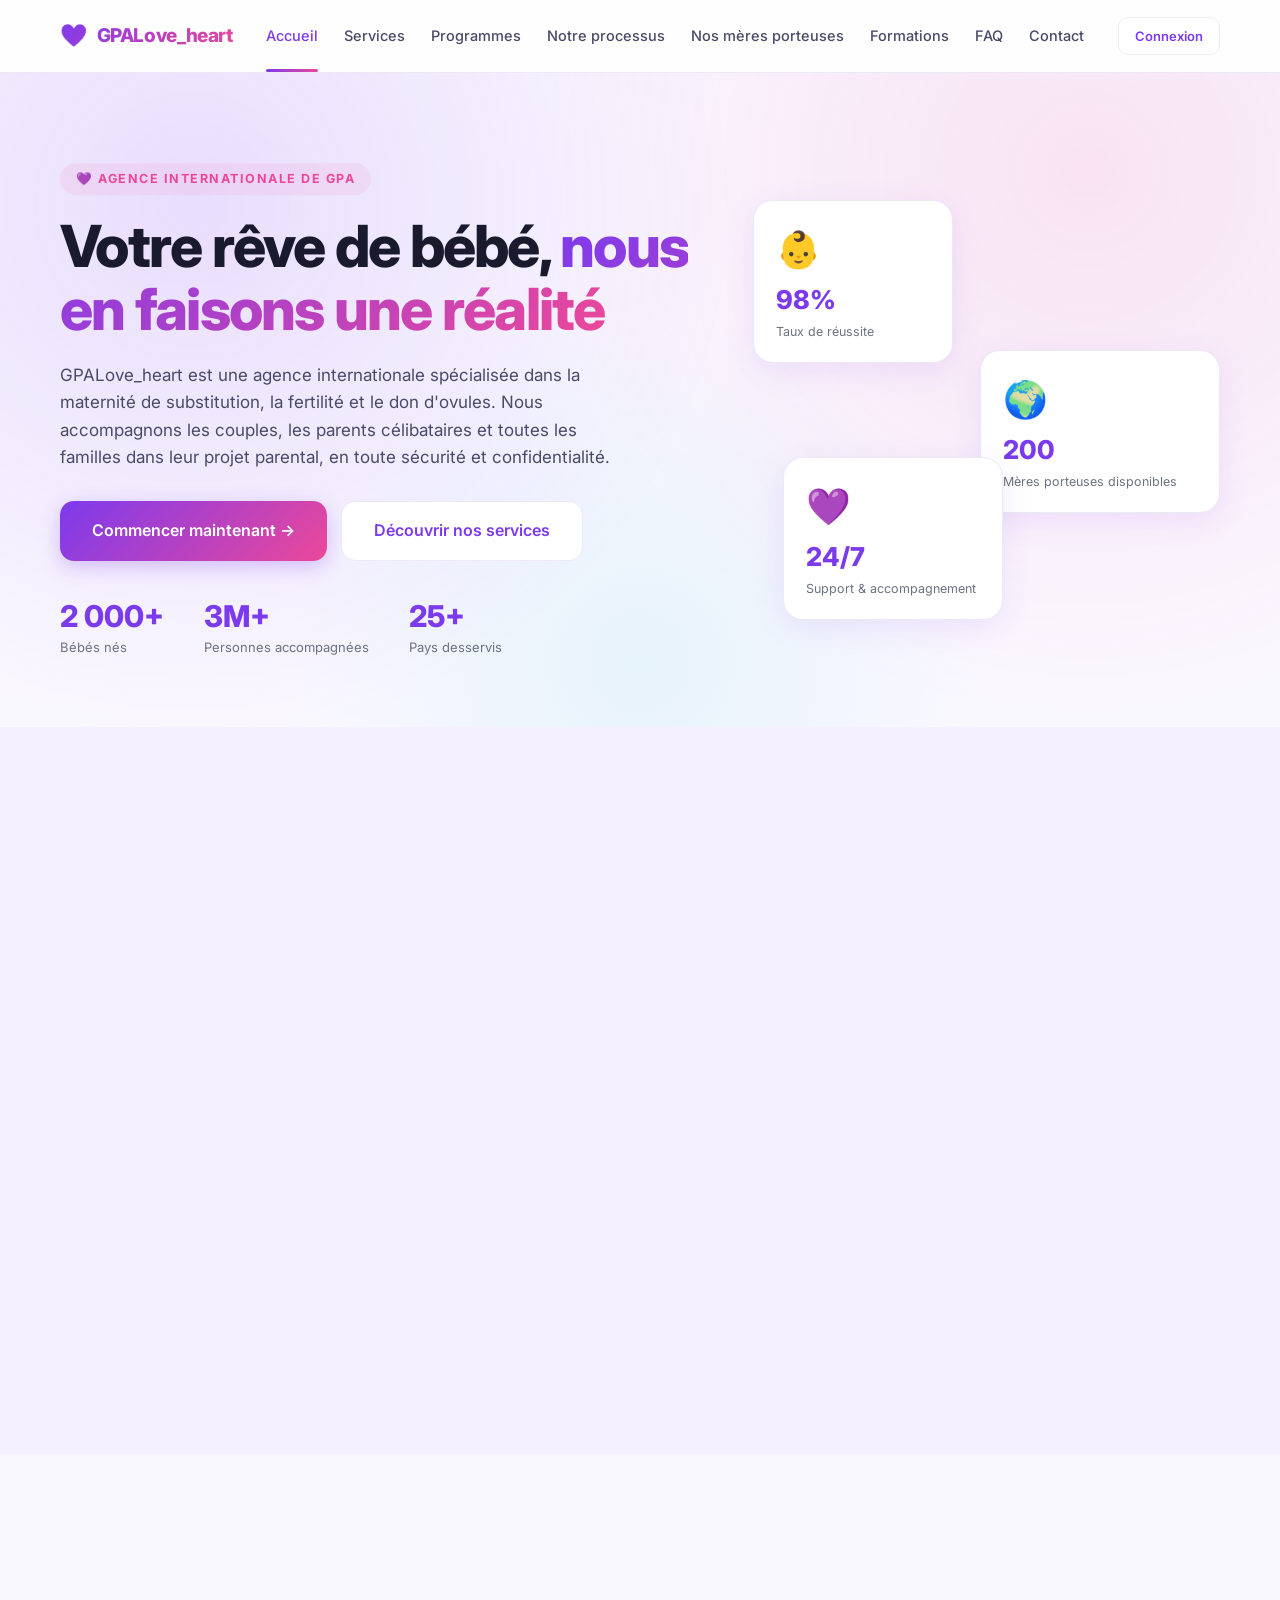
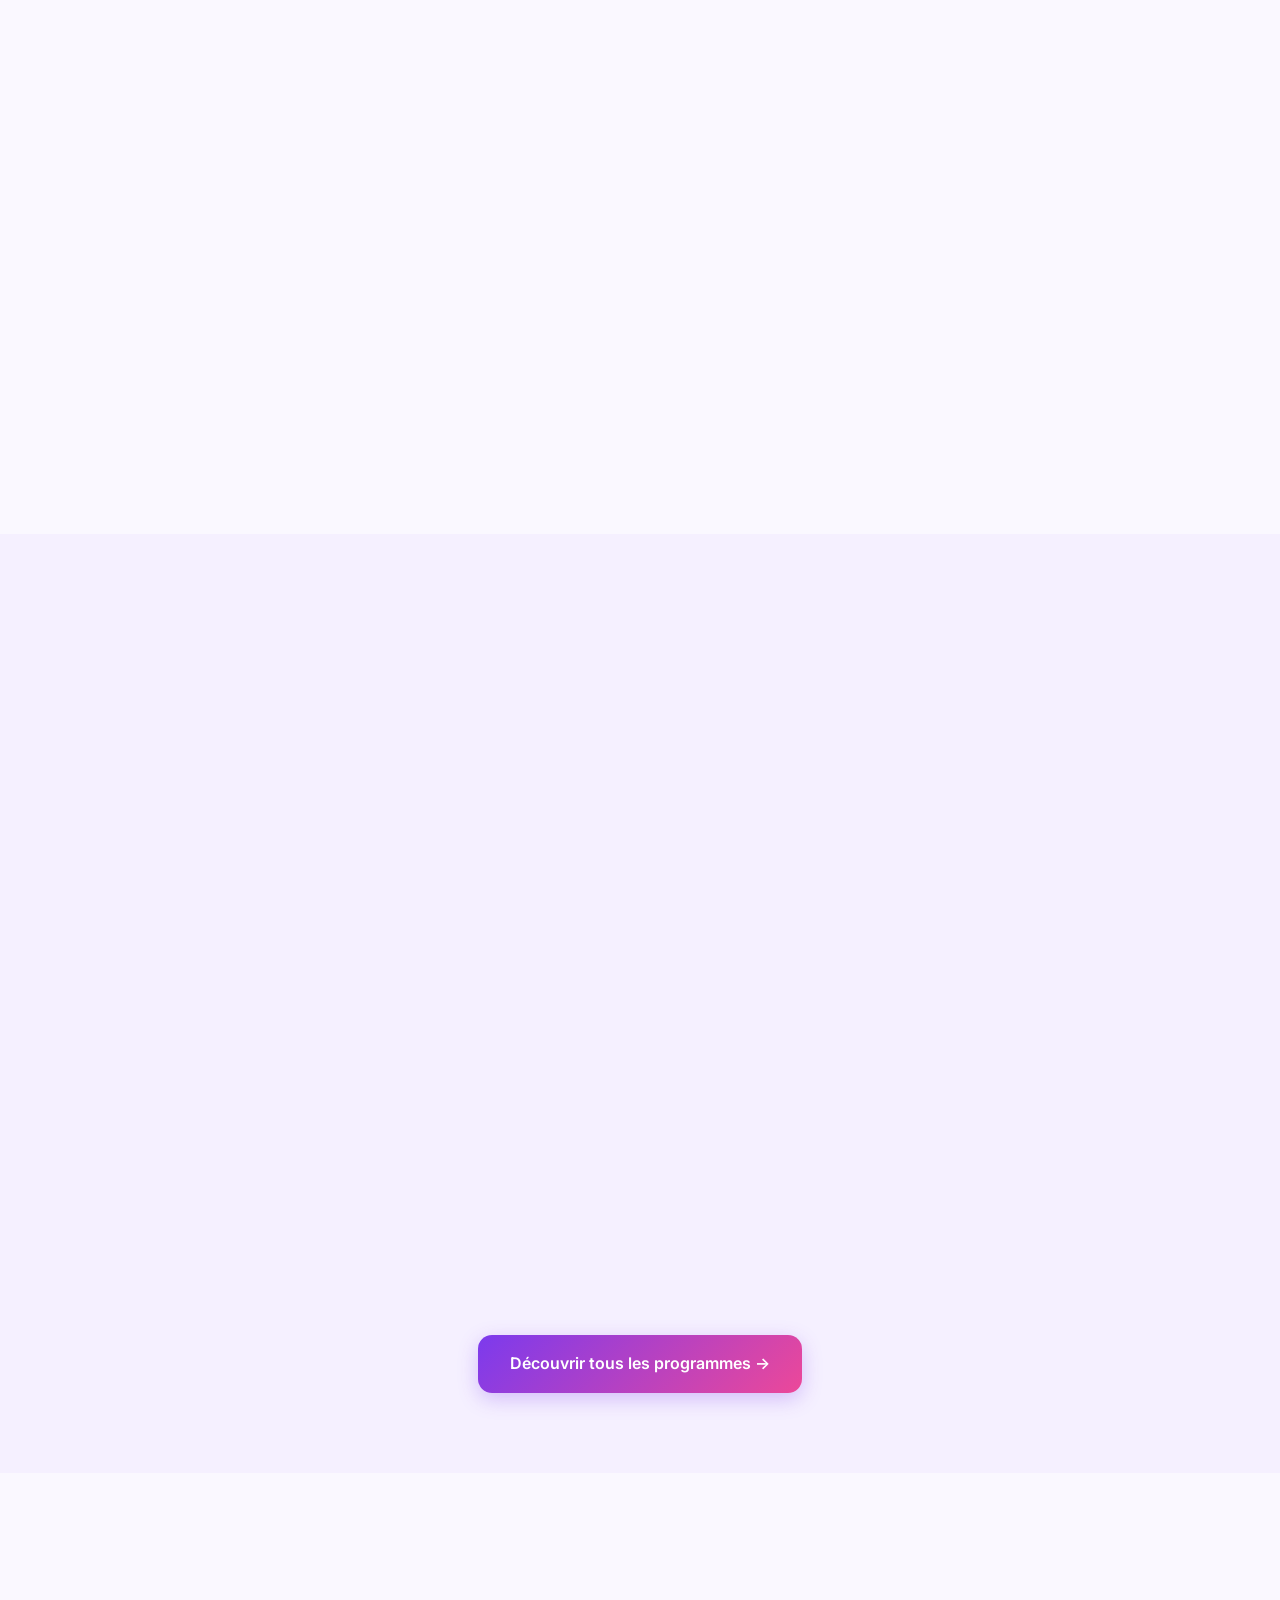
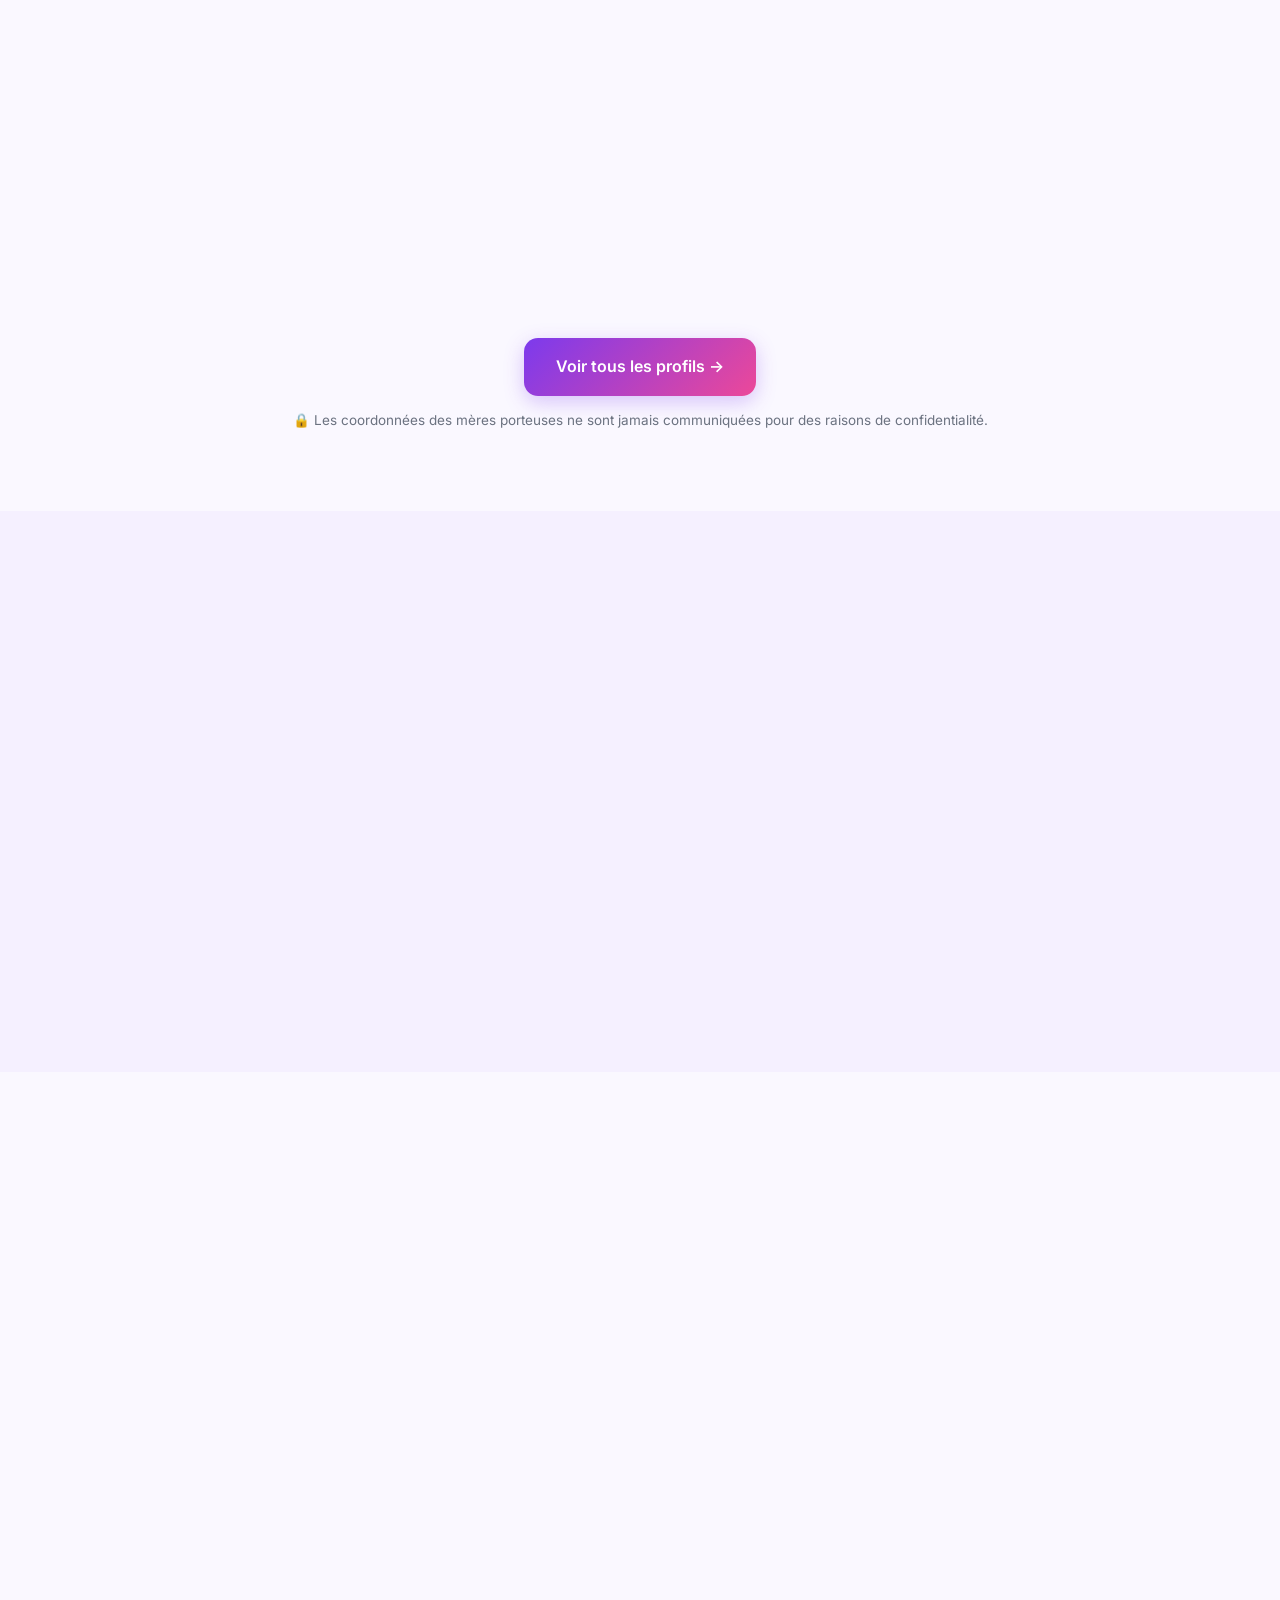
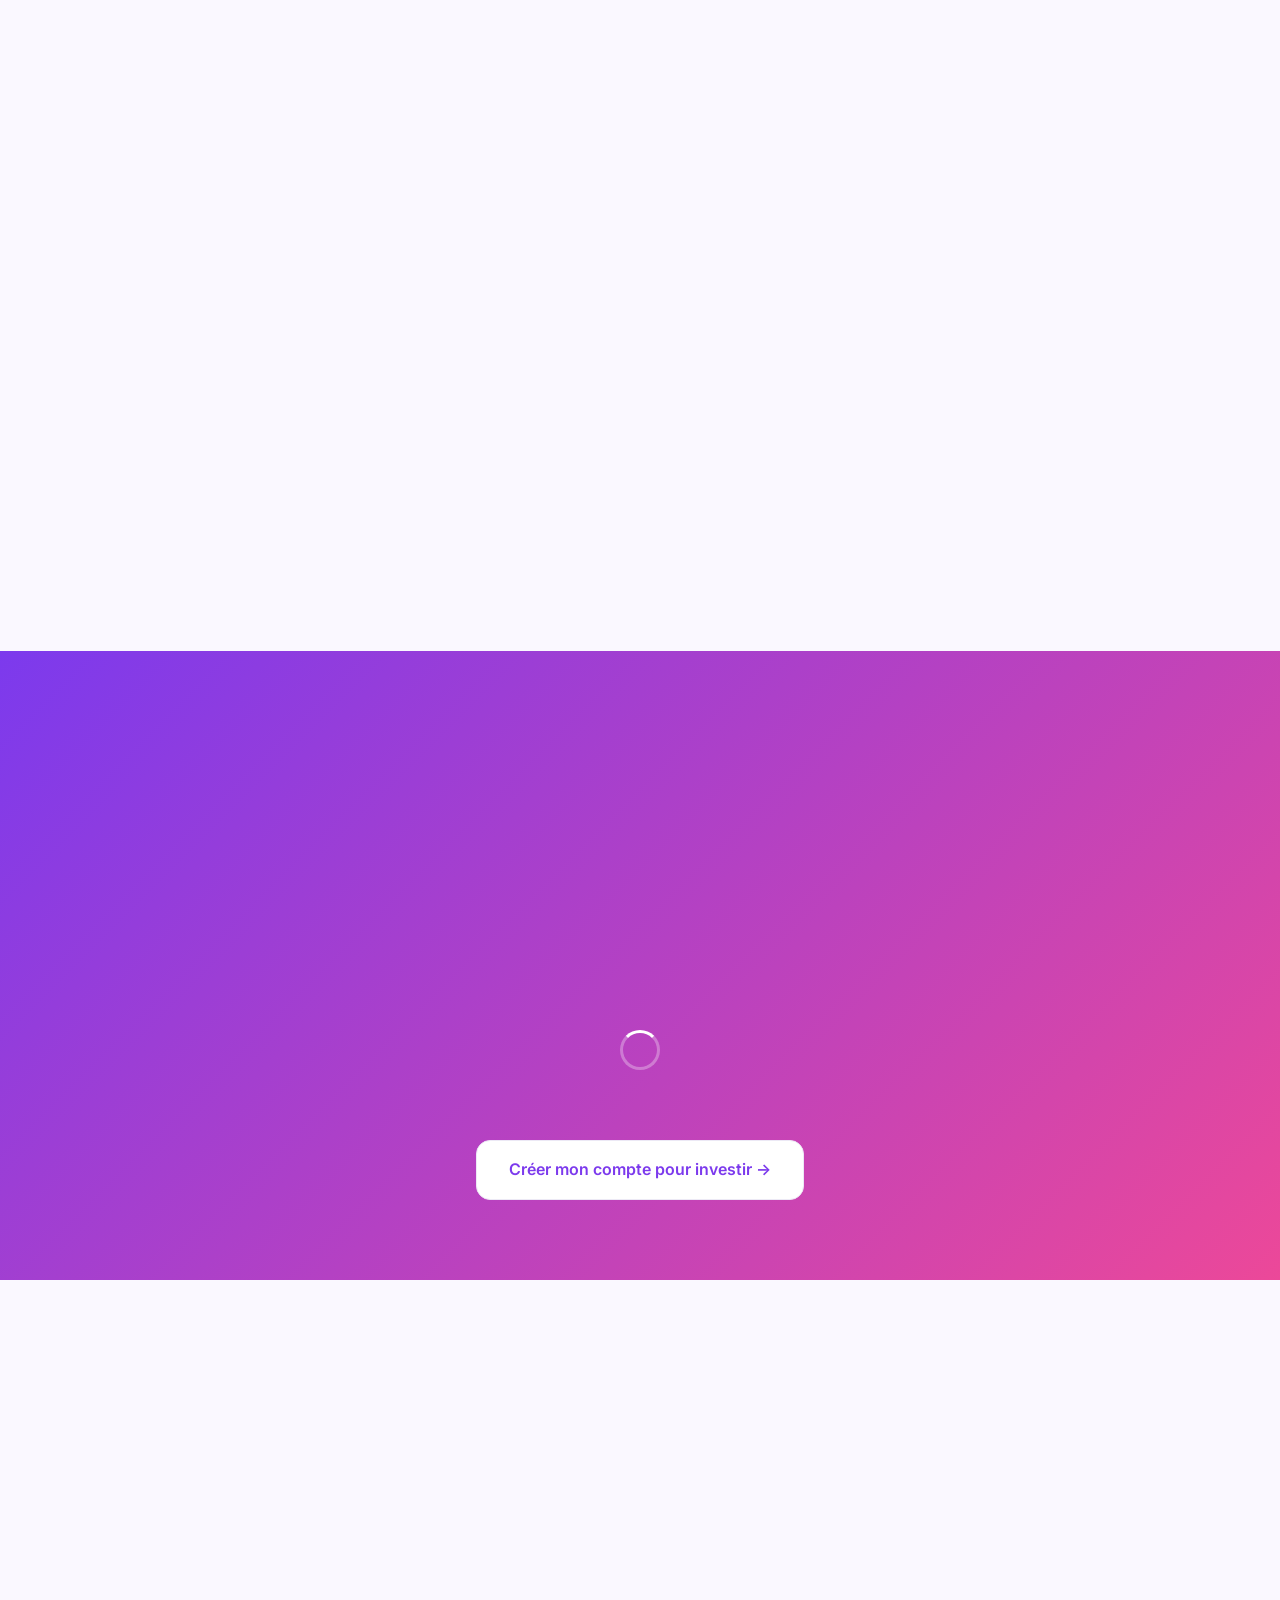
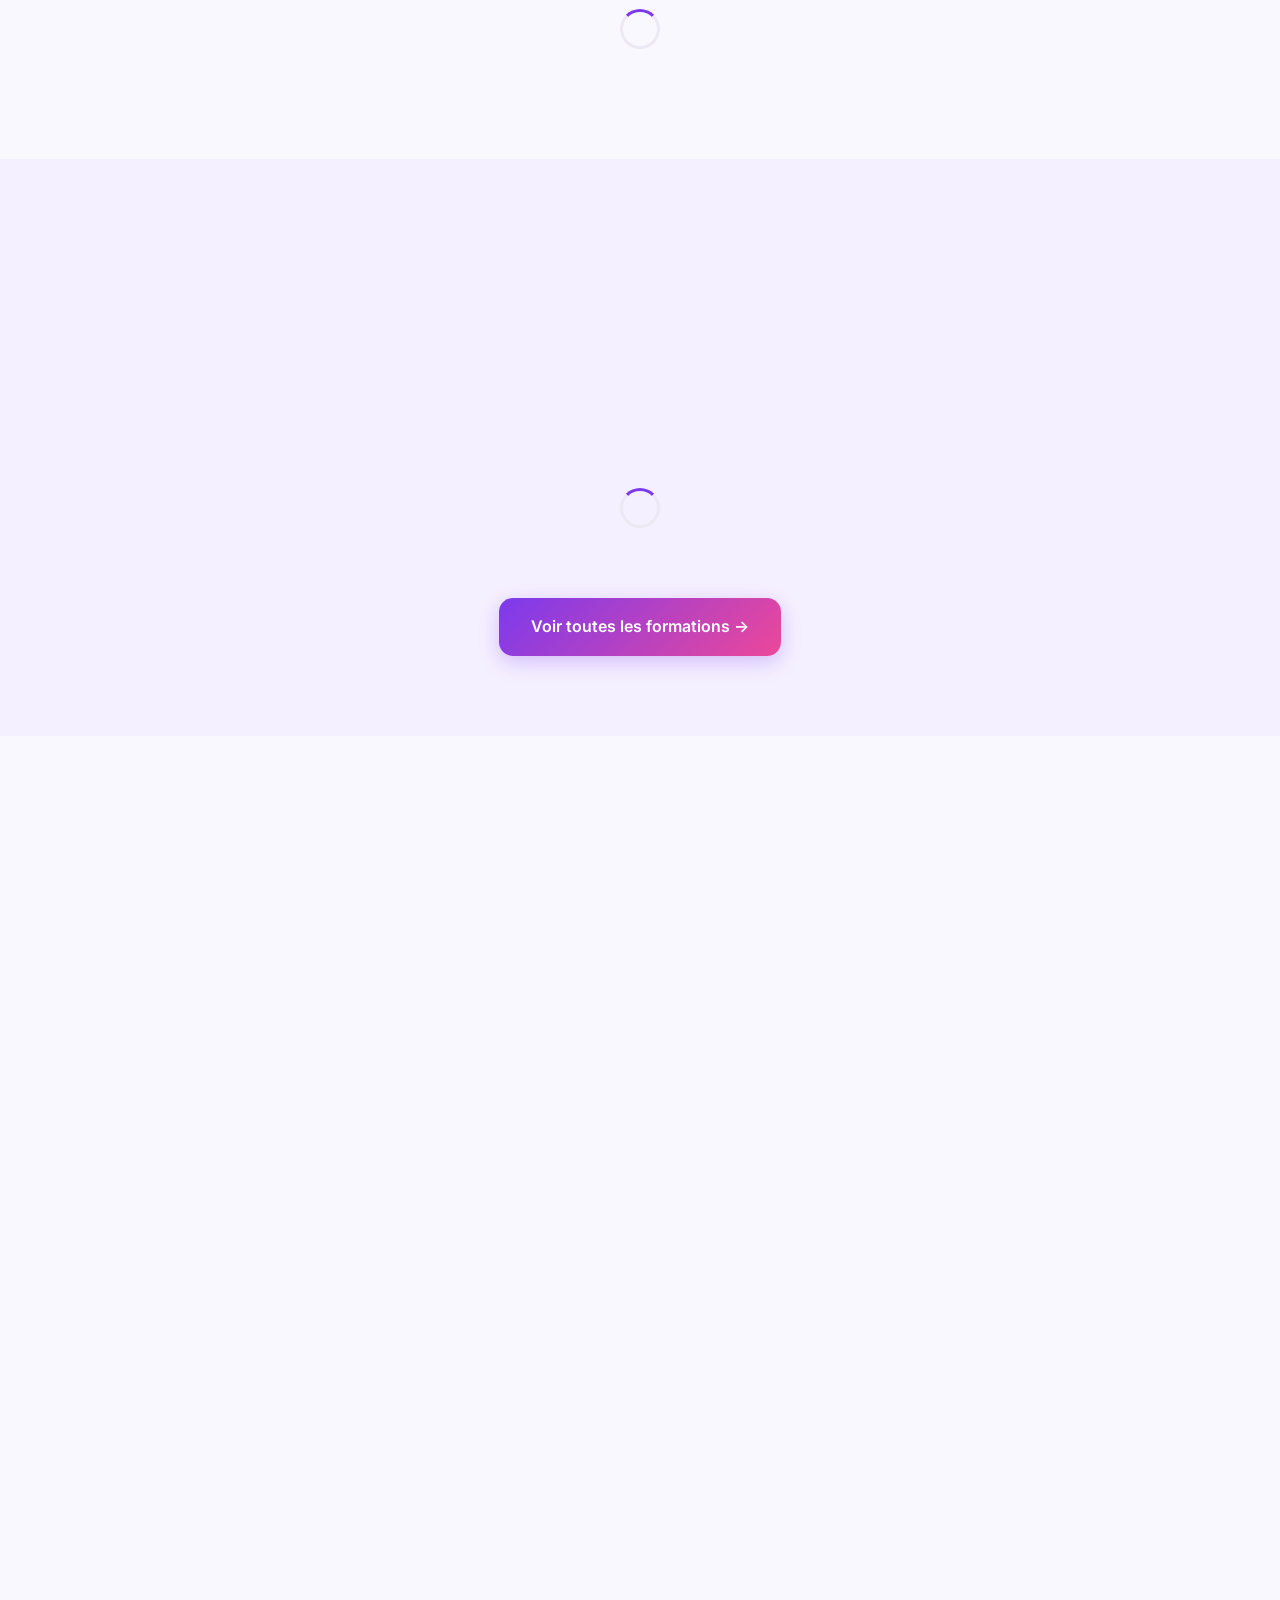
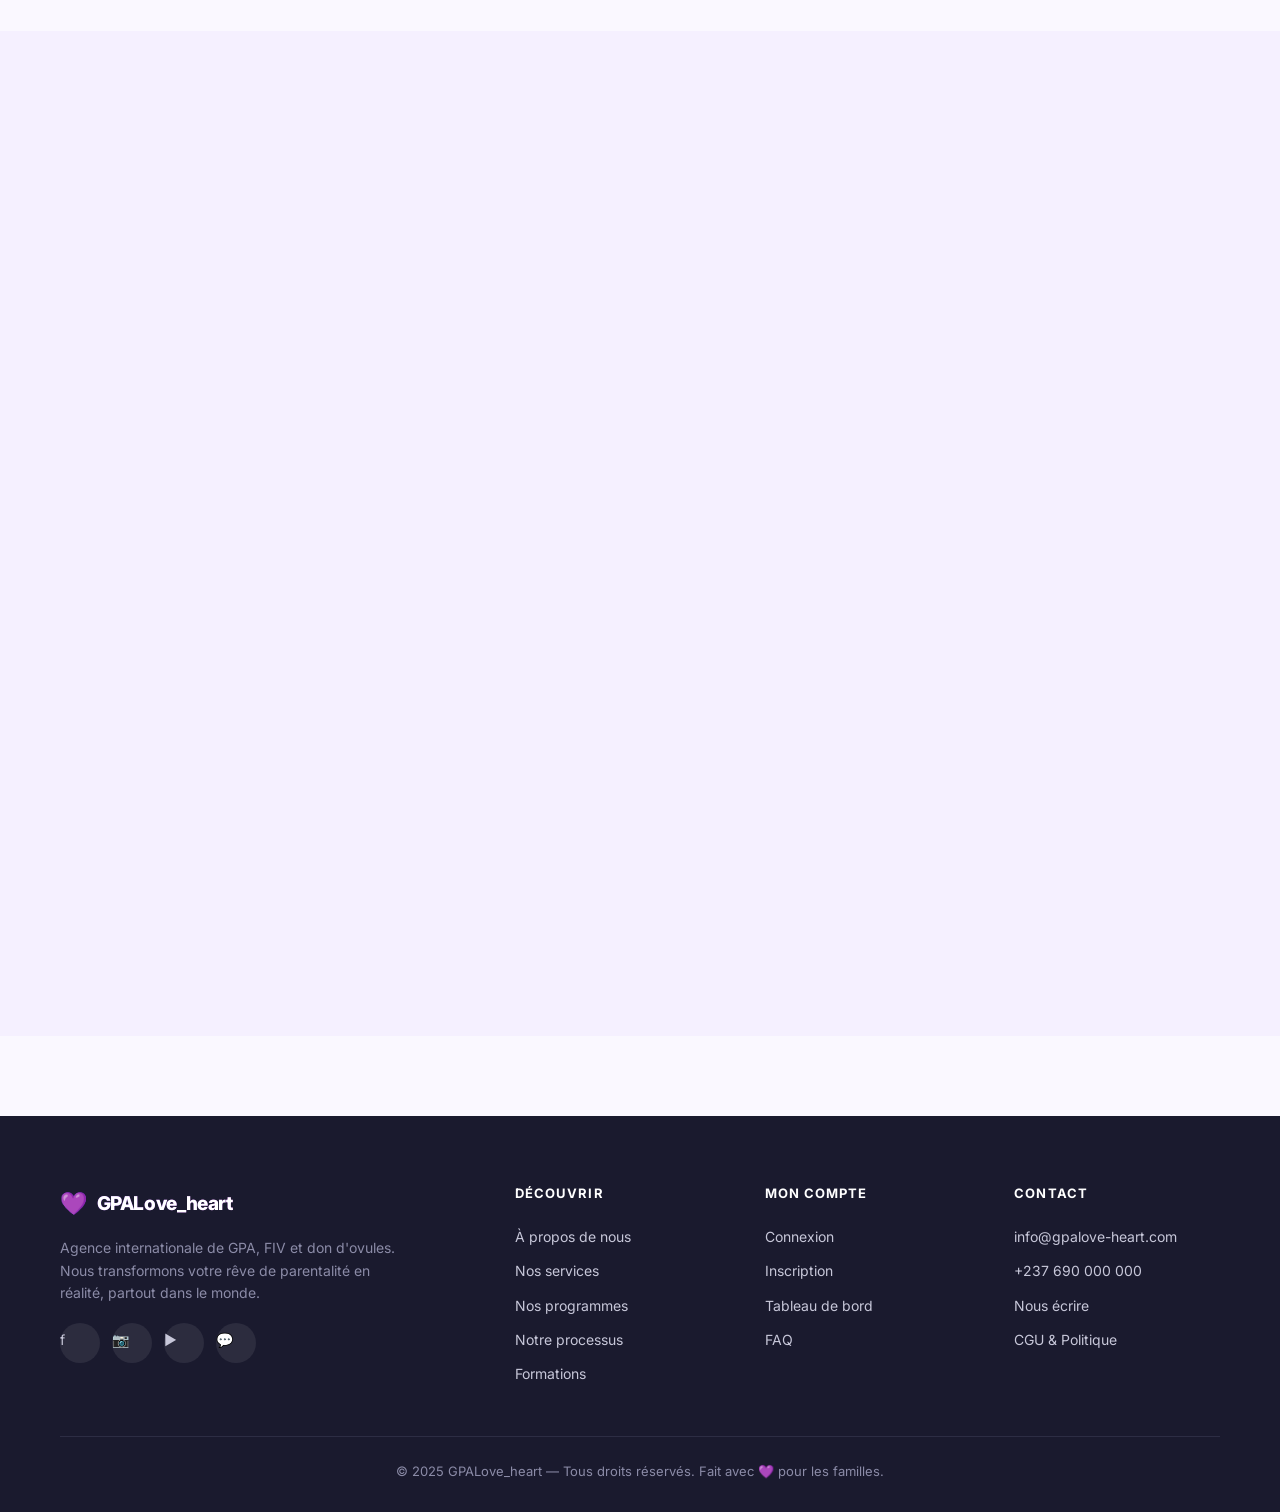
==== commit 8180ef62: "Update index.html" ====
--- a/index.html
+++ b/index.html
@@ -489,13 +489,53 @@
 
 /* ===== Preview mères porteuses ===== */
 async function loadSurrogates() {
+/* Images des mères porteuses */
+const SURROGATE_IMAGES = [
+  'https://images.unsplash.com/photo-1544005313-94ddf0286df2?w=600&q=80',
+  'https://images.unsplash.com/photo-1494790108377-be9c29b29330?w=600&q=80',
+  'https://images.unsplash.com/photo-1438761681033-6461ffad8d80?w=600&q=80',
+  'https://images.unsplash.com/photo-1531123897727-8f129e1688ce?w=600&q=80',
+  'https://images.unsplash.com/photo-1487412720507-e7ab37603c6f?w=600&q=80',
+  'https://images.unsplash.com/photo-1573496359142-b8d87734a5a2?w=600&q=80',
+  'https://images.unsplash.com/photo-1580489944761-15a19d654956?w=600&q=80',
+  'https://images.unsplash.com/photo-1554151228-14d9def656e4?w=600&q=80',
+  'https://images.unsplash.com/photo-1499651681375-8afc5a4db253?w=600&q=80',
+  'https://images.unsplash.com/photo-1546961329-78bef0414d7c?w=600&q=80',
+  'https://images.unsplash.com/photo-1534528741775-53994a69daeb?w=600&q=80',
+  'https://images.unsplash.com/photo-1502823403499-6ccfcf4fb453?w=600&q=80'
+];
+
+function getSurrogateImage(id) {
+  if (!id) return SURROGATE_IMAGES[0];
+  let hash = 0;
+  for (let i = 0; i < id.length; i++) hash = (hash * 31 + id.charCodeAt(i)) & 0xffffffff;
+  return SURROGATE_IMAGES[Math.abs(hash) % SURROGATE_IMAGES.length];
+}
+
+async function loadSurrogates() {
   const box = document.getElementById('surrogatesPreview');
   try {
     const list = await apiGetSurrogates();
     const preview = list.slice(0, 6);
     box.innerHTML = preview.map(s => `
       <div class="profile-card">
-        <div class="ph">${s.photo || '👩🏾'}</div>
+        <div class="ph" style="background-image:url('${getSurrogateImage(s.id)}');background-size:cover;background-position:center;font-size:0;color:transparent"></div>
+        <div class="body">
+          <h4>${s.name} ${s.verified ? '<span style="color:var(--success);font-size:13px">✔️</span>' : ''}</h4>
+          <div class="meta">${s.age} ans · ${s.city}, ${s.country}</div>
+          <div class="meta">🌍 ${s.continent || ''} · ${(s.languages || []).join(', ')}</div>
+          <div class="meta" style="color:var(--primary);font-weight:600">Choisie ${s.chosenCount || 0} fois</div>
+          <div class="actions">
+            <a href="mere.html?id=${s.id}" class="btn btn-primary btn-sm" style="flex:1">Voir le profil →</a>
+          </div>
+        </div>
+      </div>
+    `).join('');
+  } catch (e) {
+    box.innerHTML = '<p style="color:var(--muted);text-align:center;grid-column:1/-1">Chargement impossible. Réessayez dans quelques instants.</p>';
+  }
+}
+</div>
         <div class="body">
           <h4>${s.name} ${s.verified ? '<span style="color:var(--success);font-size:13px">✔️</span>' : ''}</h4>
           <div class="meta">${s.age} ans · ${s.city}, ${s.country}</div>
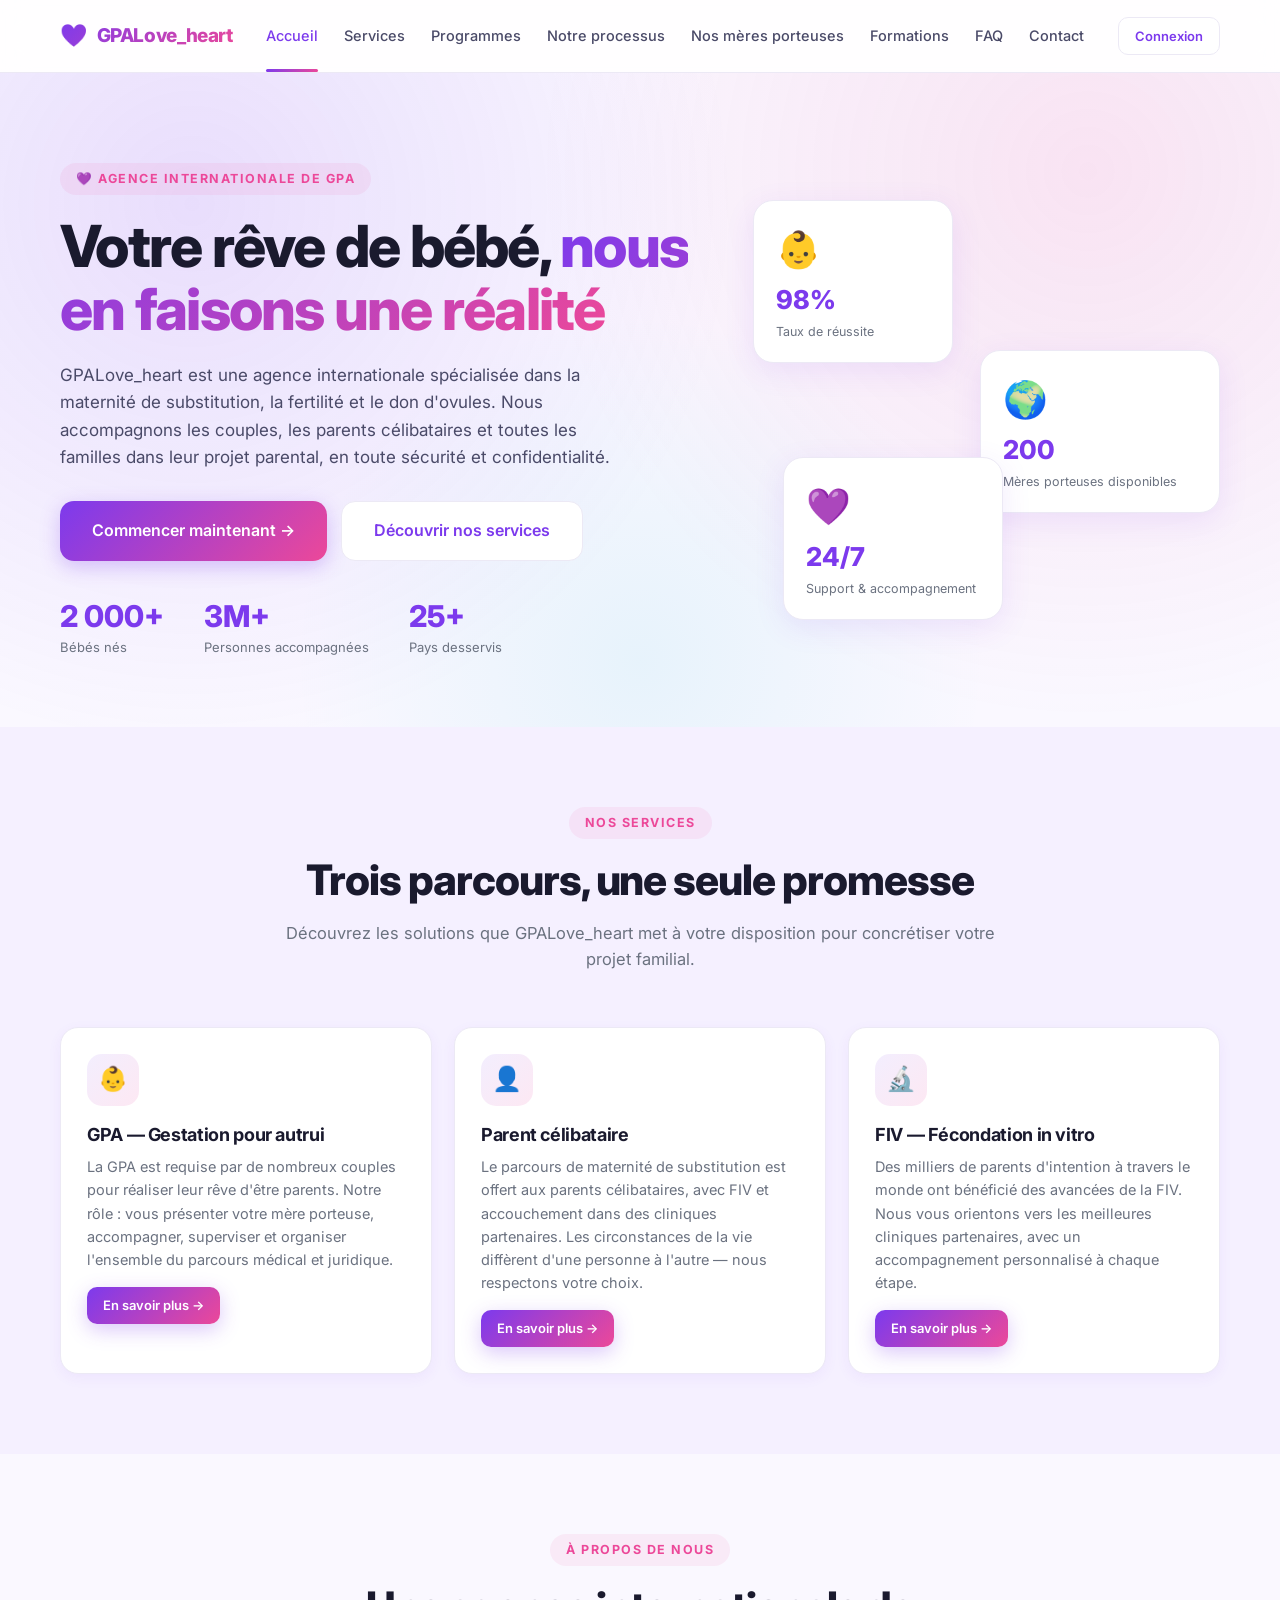
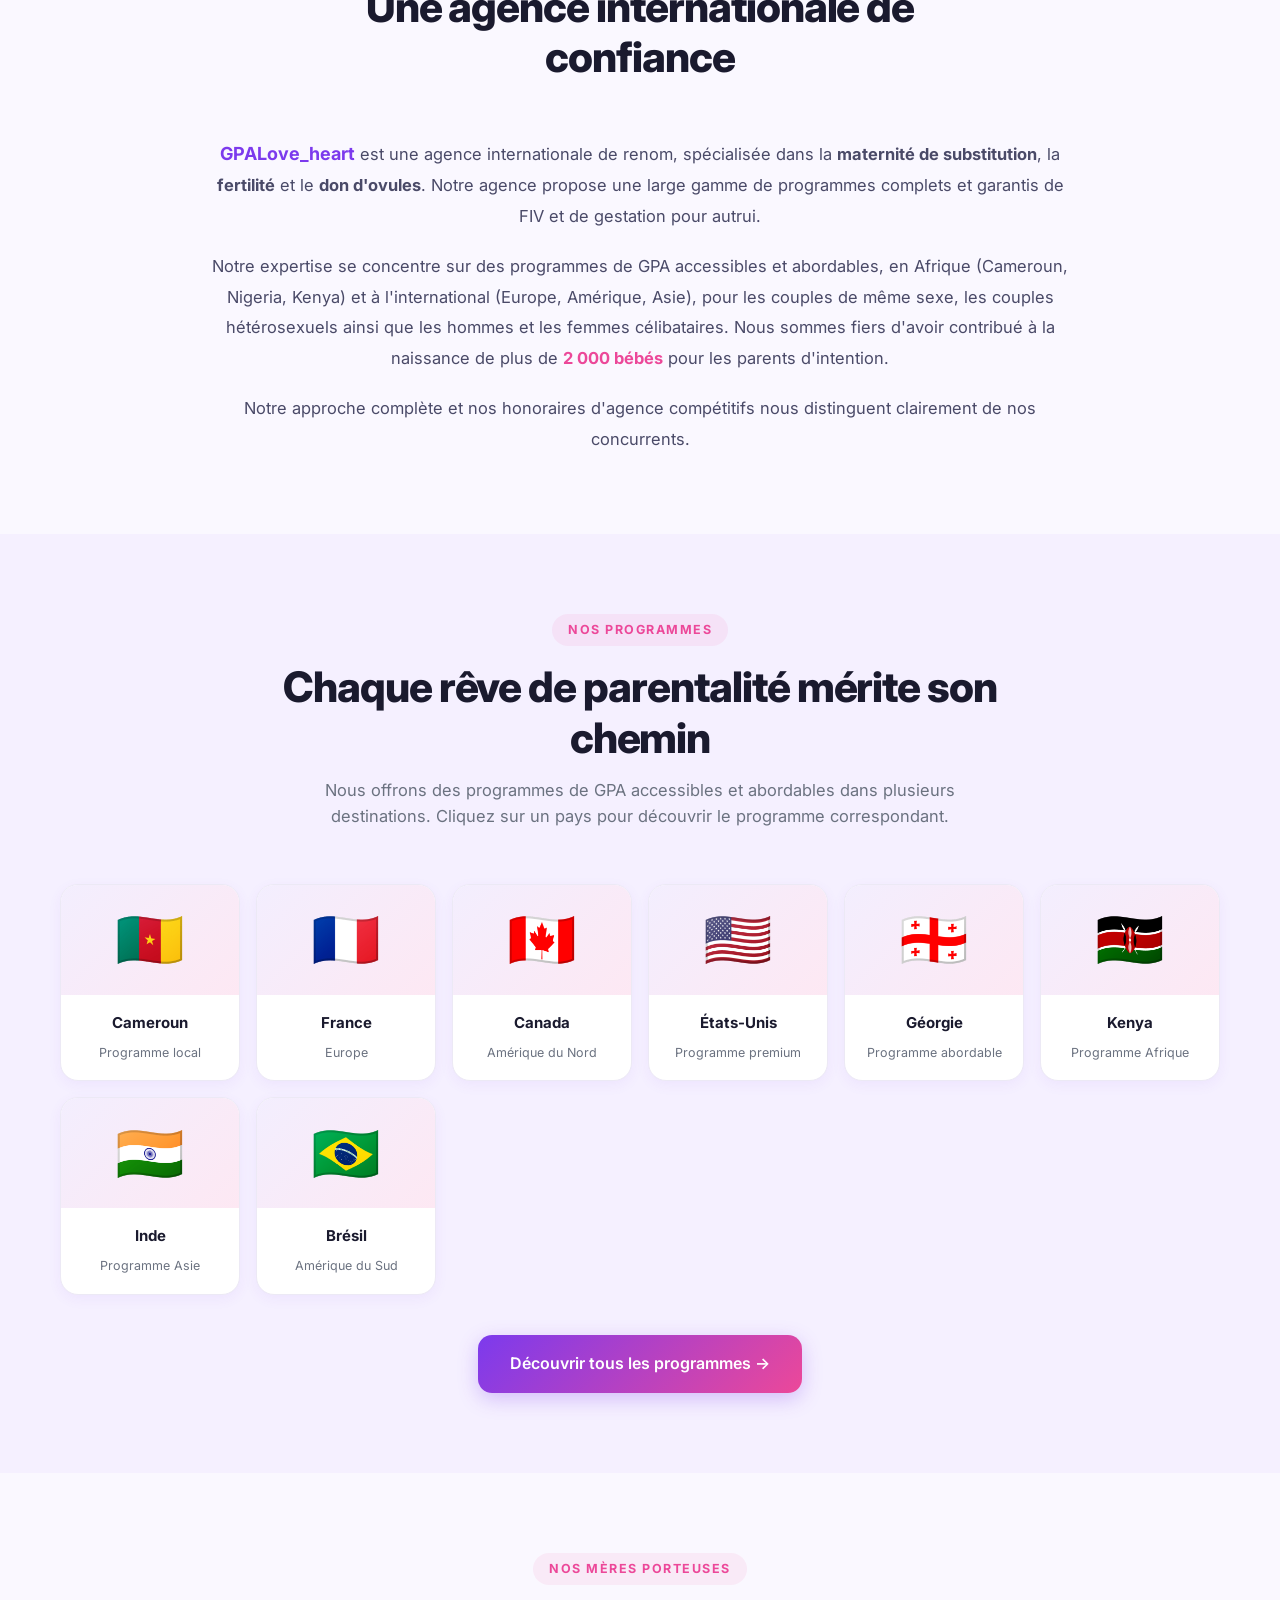
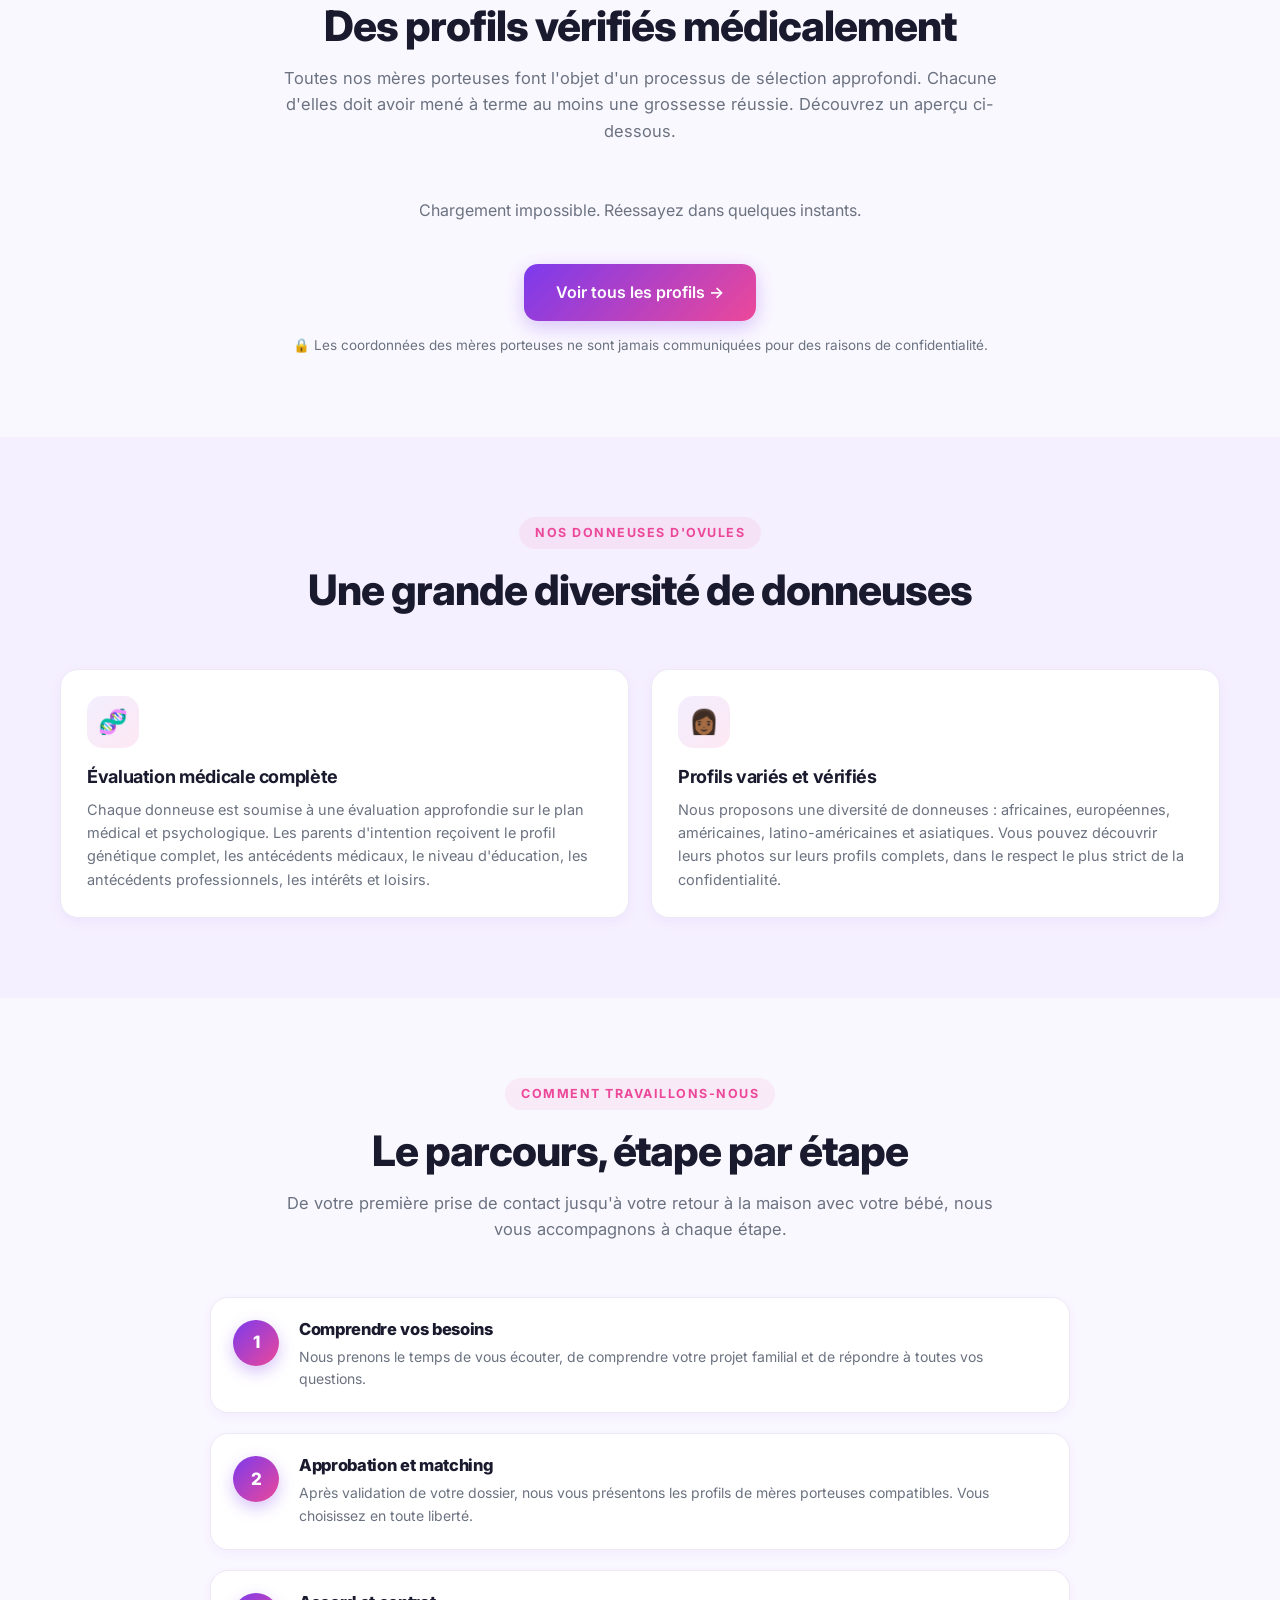
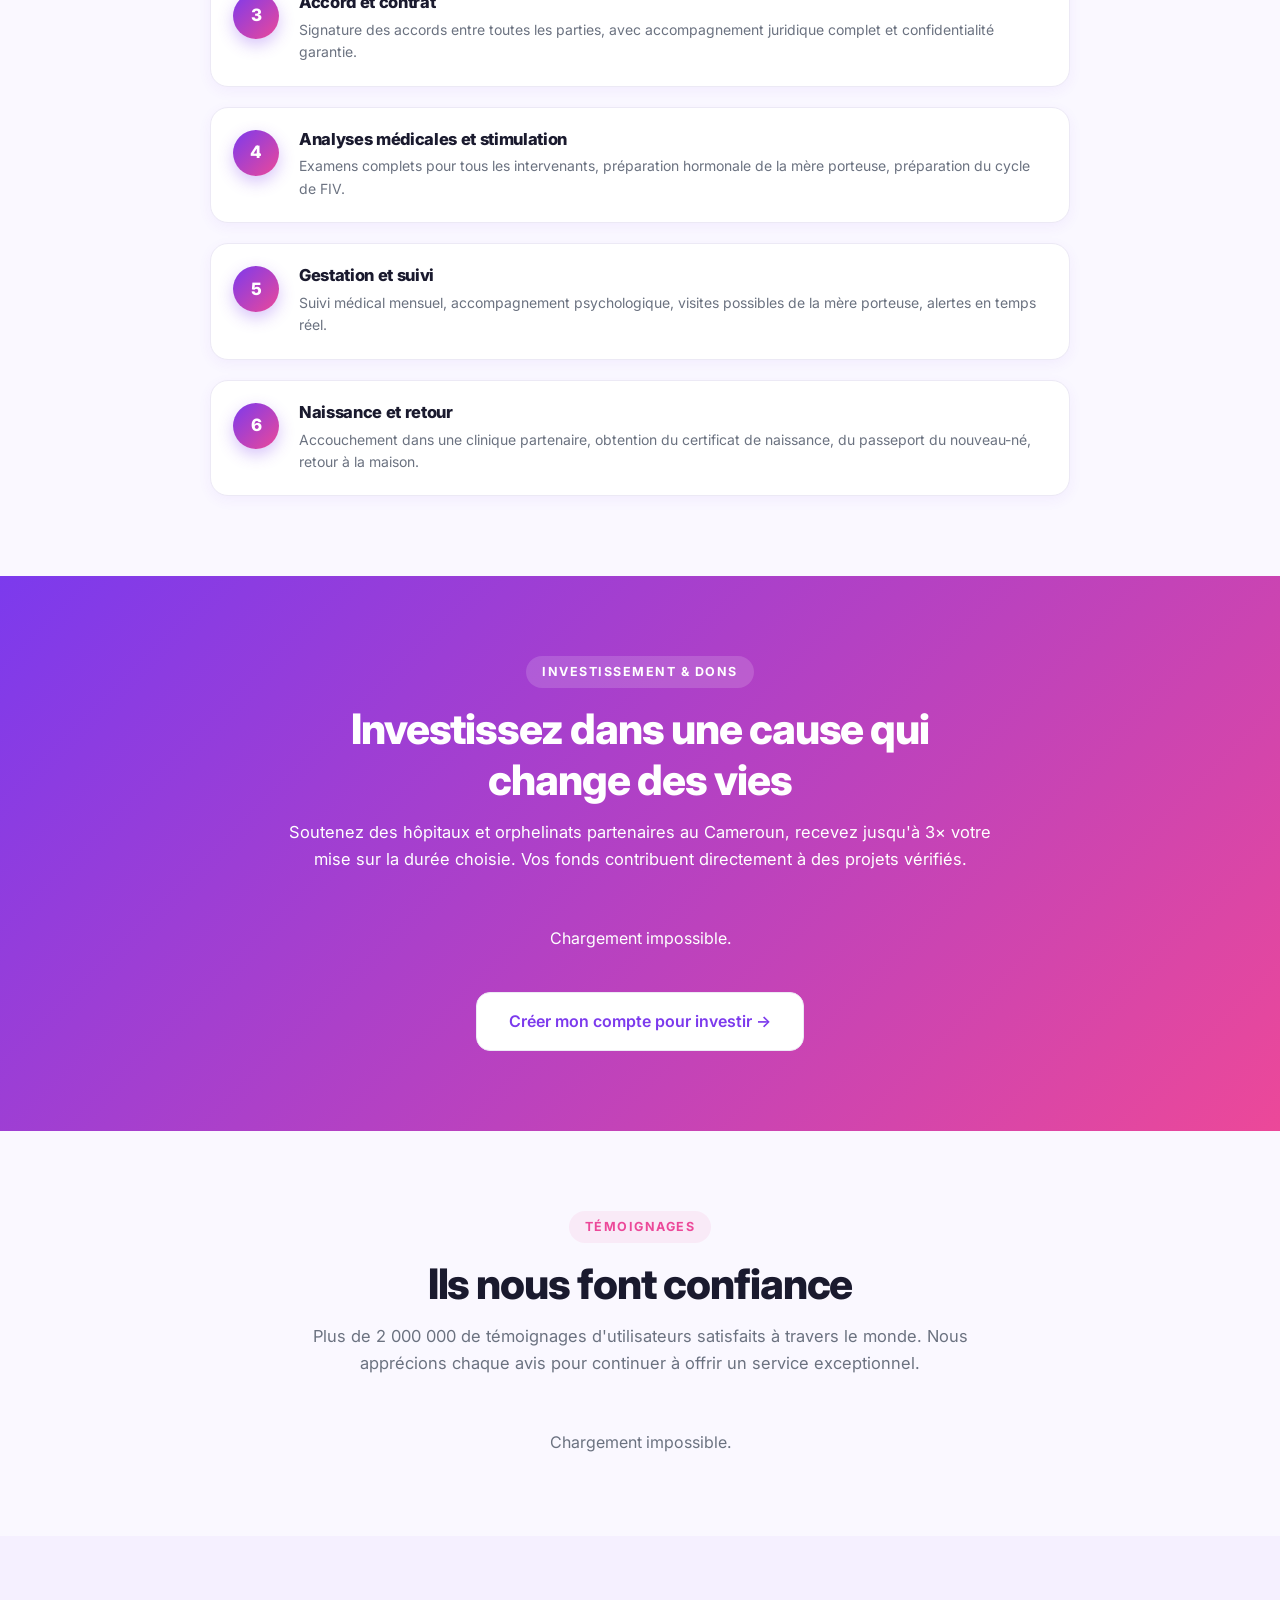
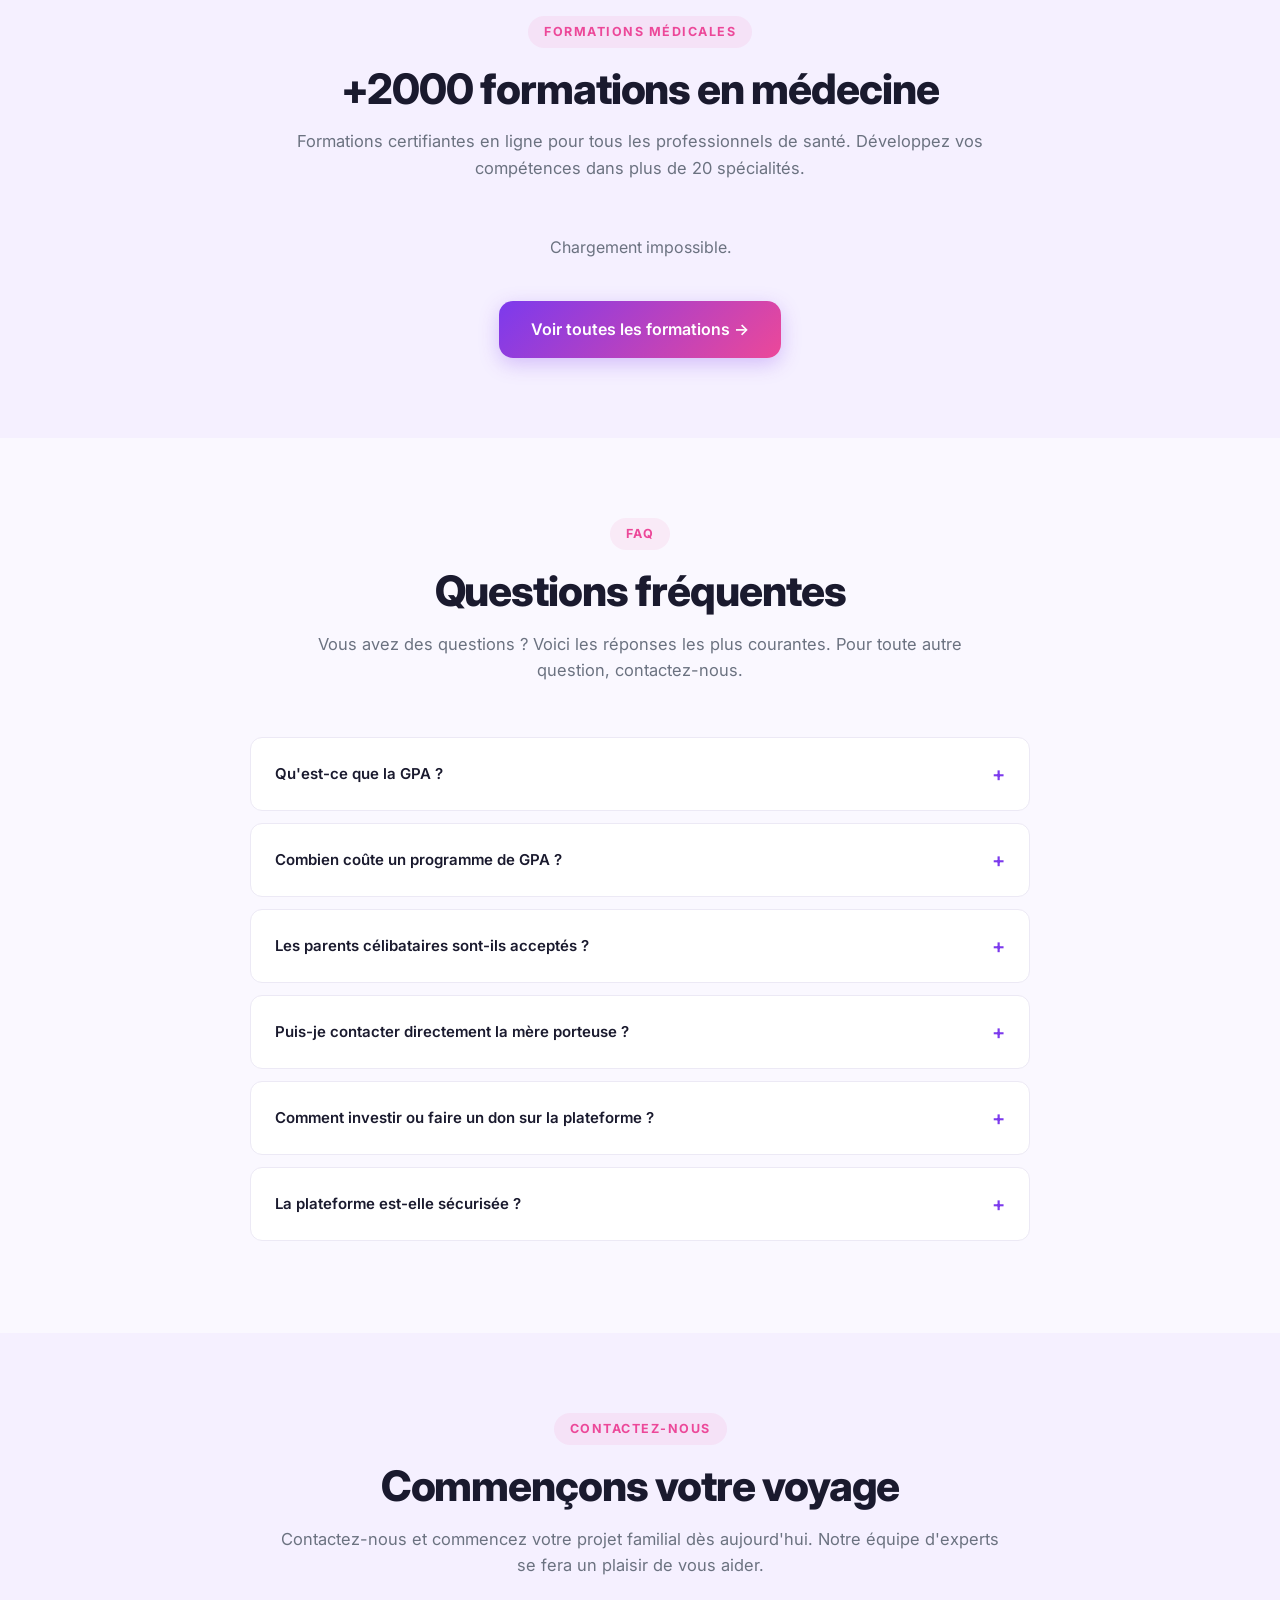
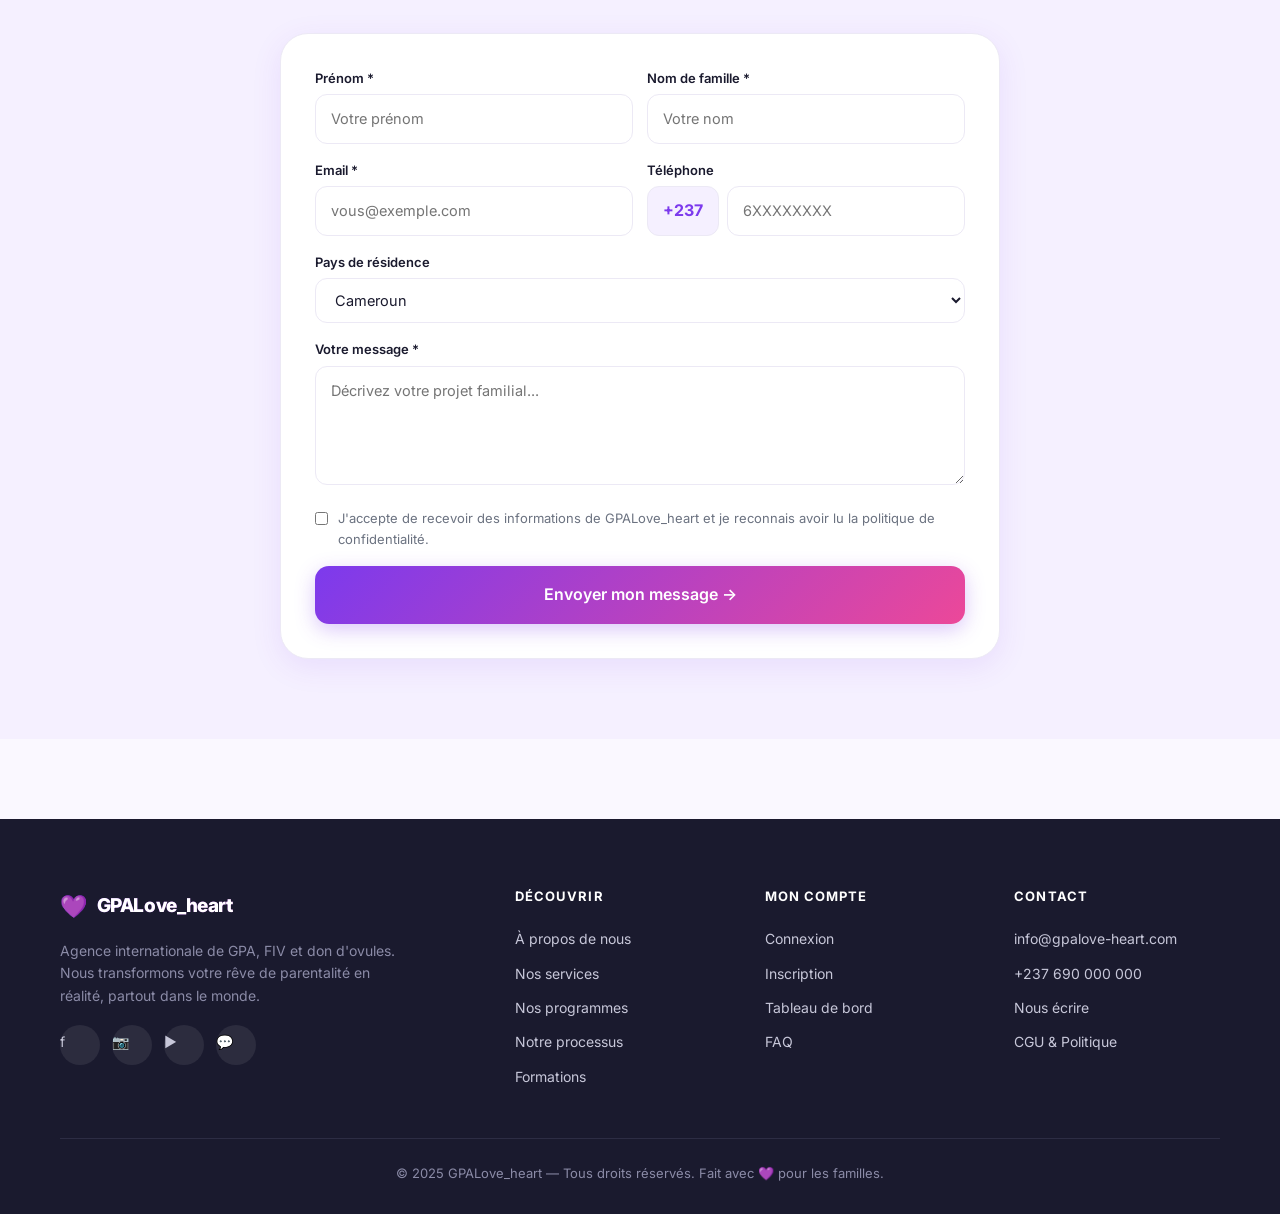
==== commit 412241d8: "Update index.html" ====
--- a/index.html
+++ b/index.html
@@ -467,7 +467,7 @@
      ============================================================ -->
 <script src="api.js"></script>
 <script>
-/* ===== Header : connexion / dashboard ===== */
+/* ===== Header connexion / dashboard ===== */
 if (getToken()) {
   document.getElementById('btnLogin').style.display = 'none';
   document.getElementById('btnDash').style.display = 'inline-flex';
@@ -475,9 +475,7 @@
 
 /* ===== FAQ accordéon ===== */
 function toggleFaq(el) {
-  document.querySelectorAll('.faq-item').forEach(f => {
-    if (f !== el) f.classList.remove('open');
-  });
+  document.querySelectorAll('.faq-item').forEach(f => { if (f !== el) f.classList.remove('open'); });
   el.classList.toggle('open');
 }
 
@@ -487,9 +485,9 @@
 }, { threshold: 0.1 });
 document.querySelectorAll('.reveal').forEach(el => observer.observe(el));
 
-/* ===== Preview mères porteuses ===== */
-async function loadSurrogates() {
-/* Images des mères porteuses */
+/* ============================================================
+   IMAGES DES MÈRES PORTEUSES
+   ============================================================ */
 const SURROGATE_IMAGES = [
   'https://images.unsplash.com/photo-1544005313-94ddf0286df2?w=600&q=80',
   'https://images.unsplash.com/photo-1494790108377-be9c29b29330?w=600&q=80',
@@ -512,8 +510,12 @@
   return SURROGATE_IMAGES[Math.abs(hash) % SURROGATE_IMAGES.length];
 }
 
+/* ============================================================
+   PREVIEW MÈRES PORTEUSES
+   ============================================================ */
 async function loadSurrogates() {
   const box = document.getElementById('surrogatesPreview');
+  if (!box) return;
   try {
     const list = await apiGetSurrogates();
     const preview = list.slice(0, 6);
@@ -532,29 +534,17 @@
       </div>
     `).join('');
   } catch (e) {
+    console.error(e);
     box.innerHTML = '<p style="color:var(--muted);text-align:center;grid-column:1/-1">Chargement impossible. Réessayez dans quelques instants.</p>';
   }
 }
-</div>
-        <div class="body">
-          <h4>${s.name} ${s.verified ? '<span style="color:var(--success);font-size:13px">✔️</span>' : ''}</h4>
-          <div class="meta">${s.age} ans · ${s.city}, ${s.country}</div>
-          <div class="meta">🌍 ${s.continent} · ${(s.languages || []).join(', ')}</div>
-          <div class="meta" style="color:var(--primary);font-weight:600">Choisie ${s.chosenCount || 0} fois</div>
-          <div class="actions">
-            <a href="auth.html#signup" class="btn btn-primary btn-sm" style="flex:1">Voir le profil →</a>
-          </div>
-        </div>
-      </div>
-    `).join('');
-  } catch (e) {
-    box.innerHTML = '<p style="color:var(--muted);text-align:center;grid-column:1/-1">Chargement impossible. Réessayez dans quelques instants.</p>';
-  }
-}
-
-/* ===== Preview campagnes ===== */
+
+/* ============================================================
+   PREVIEW CAMPAGNES
+   ============================================================ */
 async function loadCampaigns() {
   const box = document.getElementById('campaignsPreview');
+  if (!box) return;
   try {
     const list = await apiGetCampaigns();
     const preview = list.slice(0, 3);
@@ -562,7 +552,7 @@
       <div class="card" style="background:#fff;color:var(--text)">
         <div style="font-size:36px;margin-bottom:8px">🏥</div>
         <h3 style="color:var(--text)">${c.company}</h3>
-        <p style="color:var(--muted)">${c.description.slice(0, 120)}...</p>
+        <p style="color:var(--muted)">${(c.description || '').slice(0, 120)}...</p>
         <div style="display:flex;justify-content:space-between;margin-top:14px;padding-top:14px;border-top:1px solid var(--line)">
           <div><b style="color:var(--primary)">${c.amountAsked} π</b><div style="font-size:12px;color:var(--muted)">à donner</div></div>
           <div style="text-align:right"><b style="color:var(--secondary)">${c.returnAmount} π</b><div style="font-size:12px;color:var(--muted)">à recevoir</div></div>
@@ -571,13 +561,17 @@
       </div>
     `).join('');
   } catch (e) {
+    console.error(e);
     box.innerHTML = '<p style="color:#fff;text-align:center;grid-column:1/-1">Chargement impossible.</p>';
   }
 }
 
-/* ===== Preview témoignages ===== */
+/* ============================================================
+   PREVIEW TÉMOIGNAGES
+   ============================================================ */
 async function loadTestimonials() {
   const box = document.getElementById('testimonialsPreview');
+  if (!box) return;
   try {
     const list = await apiGetTestimonials(6);
     box.innerHTML = list.map(t => `
@@ -585,19 +579,23 @@
         <div class="stars">${'★'.repeat(t.rating)}${'☆'.repeat(5 - t.rating)}</div>
         <p>"${t.msg}"</p>
         <div class="author">
-          <div class="avatar">${t.name.charAt(0)}</div>
+          <div class="avatar">${(t.name || '?').charAt(0)}</div>
           <div><b>${t.name}</b><span>${t.city}, ${t.country}</span></div>
         </div>
       </div>
     `).join('');
   } catch (e) {
+    console.error(e);
     box.innerHTML = '<p style="color:var(--muted);text-align:center;grid-column:1/-1">Chargement impossible.</p>';
   }
 }
 
-/* ===== Preview formations ===== */
+/* ============================================================
+   PREVIEW FORMATIONS
+   ============================================================ */
 async function loadFormations() {
   const box = document.getElementById('formationsPreview');
+  if (!box) return;
   try {
     const data = await apiGetFormations('', 3);
     const list = data.list || [];
@@ -610,25 +608,30 @@
       </div>
     `).join('');
   } catch (e) {
+    console.error(e);
     box.innerHTML = '<p style="color:var(--muted);text-align:center;grid-column:1/-1">Chargement impossible.</p>';
   }
 }
 
-/* ===== Contact form ===== */
-async function submitContact(e) {
+/* ============================================================
+   FORMULAIRES
+   ============================================================ */
+function submitContact(e) {
   e.preventDefault();
   const first = document.getElementById('cFirst').value;
-  const last = document.getElementById('cLast').value;
-  const email = document.getElementById('cEmail').value;
-  const phone = document.getElementById('cPhone').value;
-  const country = document.getElementById('cCountry').value;
-  const message = document.getElementById('cMessage').value;
   toast('Merci ' + first + ' ! Votre message a bien été envoyé. Nous vous répondrons sous 24h.', 'success');
   e.target.reset();
-  // Ici tu pourras plus tard faire un appel à une route /contact du backend
-}
-
-/* ===== Smooth scroll avec offset header ===== */
+}
+
+function submitNewsletter(e) {
+  e.preventDefault();
+  toast('Merci ! Votre inscription à la newsletter est confirmée.', 'success');
+  e.target.reset();
+}
+
+/* ============================================================
+   SMOOTH SCROLL
+   ============================================================ */
 document.querySelectorAll('a[href^="#"]').forEach(a => {
   a.addEventListener('click', (e) => {
     const id = a.getAttribute('href');
@@ -636,12 +639,15 @@
       e.preventDefault();
       const top = document.querySelector(id).getBoundingClientRect().top + window.scrollY - 90;
       window.scrollTo({ top, behavior: 'smooth' });
-      document.getElementById('navLinks').classList.remove('mobile-open');
+      const nav = document.getElementById('navLinks');
+      if (nav) nav.classList.remove('mobile-open');
     }
   });
 });
 
-/* ===== Init ===== */
+/* ============================================================
+   INIT
+   ============================================================ */
 loadSurrogates();
 loadCampaigns();
 loadTestimonials();
